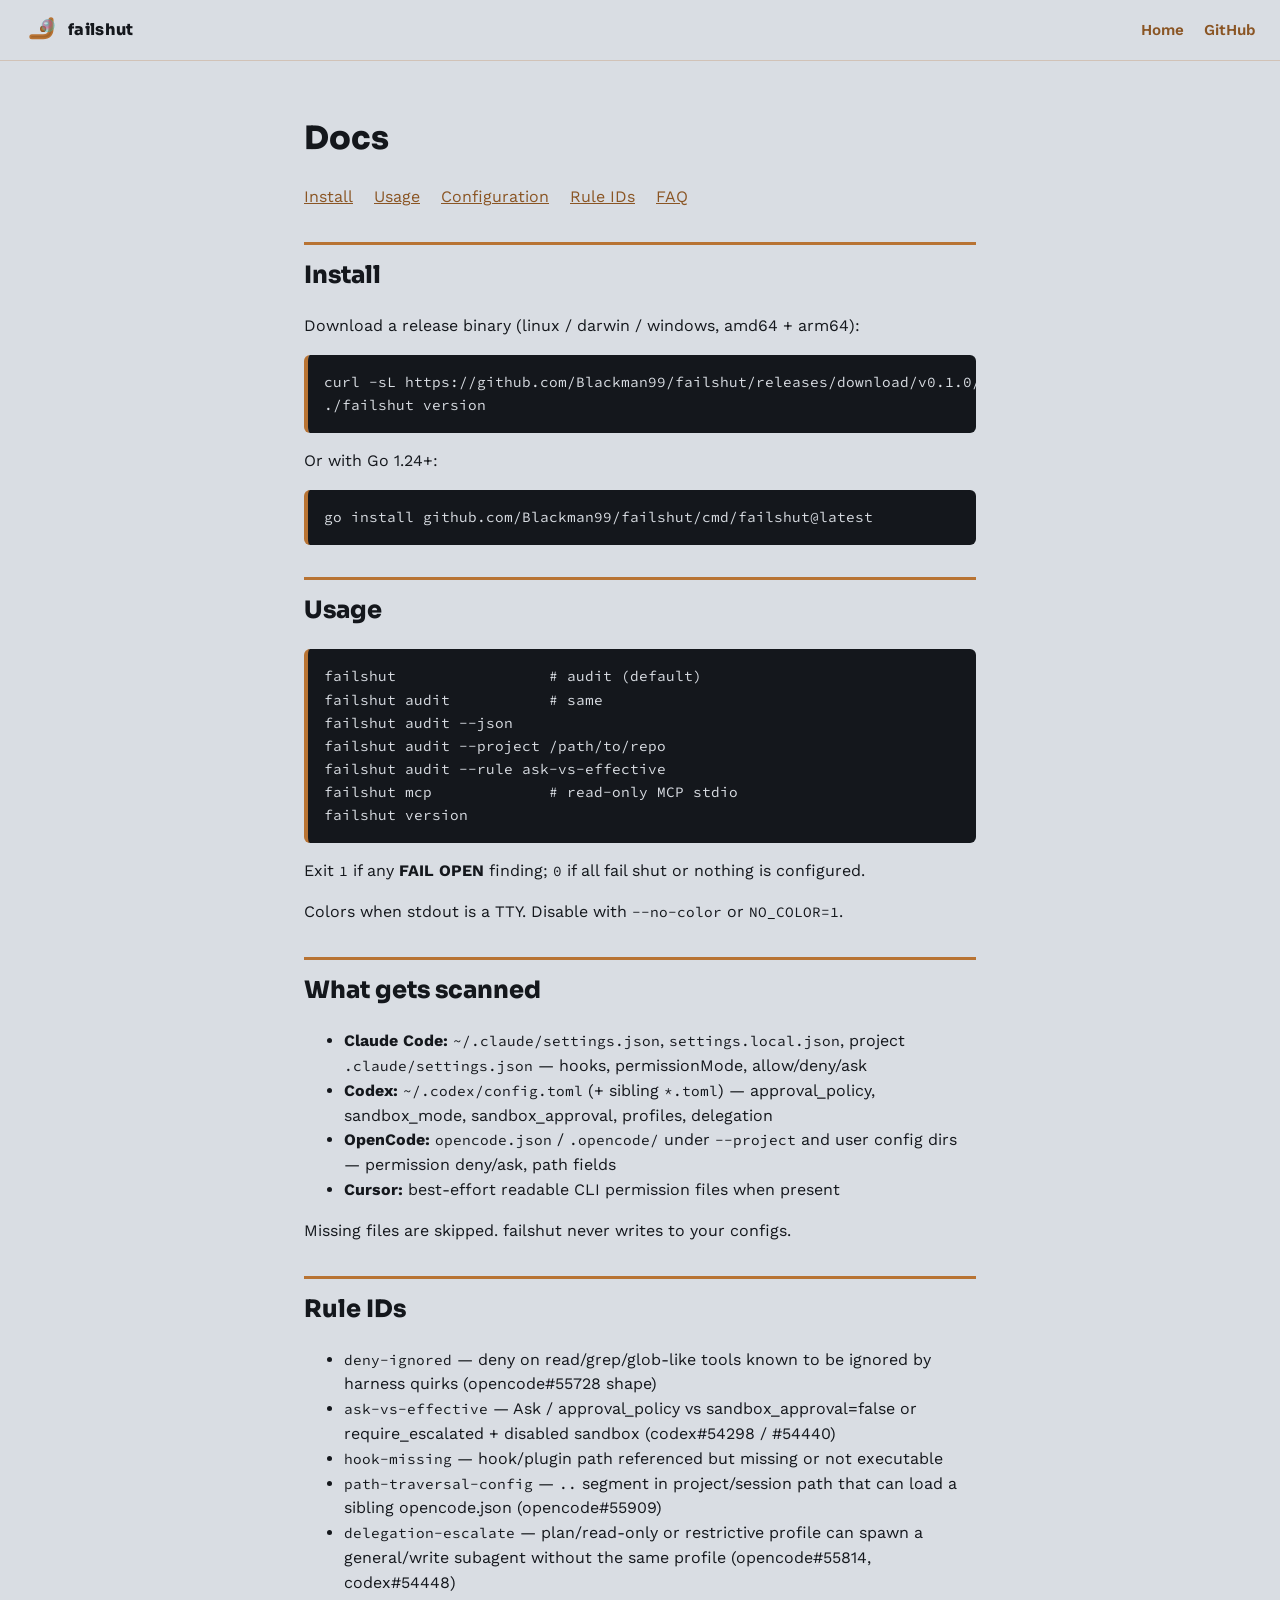
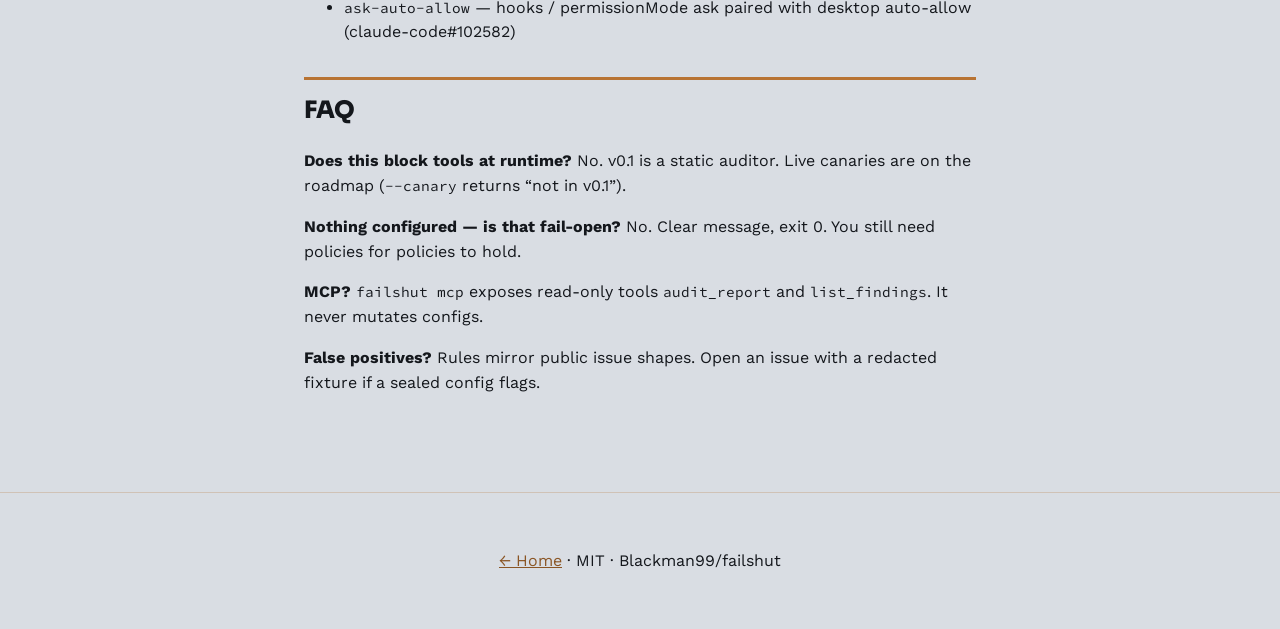
==== site/docs/index.html @ 470fe283 "fix: point install curl at GoReleaser v0.1.0 linux_amd64 asset name" ====
<!DOCTYPE html>
<html lang="en">
<head>
<meta charset="utf-8"/><meta name="viewport" content="width=device-width, initial-scale=1"/>
<title>failshut docs</title>
<meta name="description" content="Install, usage, configuration, rule reference, and FAQ for failshut."/>
<meta property="og:title" content="failshut docs"/><meta property="og:image" content="https://blackman99.github.io/failshut/og.png"/>
<meta name="twitter:card" content="summary_large_image"/><meta name="twitter:image" content="https://blackman99.github.io/failshut/og.png"/>
<link rel="icon" href="../favicon.svg" type="image/svg+xml"/>
<link href="https://fonts.googleapis.com/css2?family=Sora:wght@600;800&family=Source+Code+Pro:wght@400;600&family=Work+Sans:wght@400;600&display=swap" rel="stylesheet"/>
<link rel="stylesheet" href="../style.css"/>
<style>
  .doc { max-width: 720px; margin: 0 auto; padding: 2rem 1.5rem 4rem; }
  .doc h1 { font-family: Sora, sans-serif; font-weight: 800; }
  .doc h2 { font-family: Sora, sans-serif; font-weight: 800; margin-top: 2rem; border-top: 3px solid #b87333; padding-top: .75rem; }
  .doc pre { background: #14171c; color: #d9dde3; padding: 1rem; border-radius: 6px; overflow-x: auto; border-left: 4px solid #b87333; }
  .doc code { font-family: "Source Code Pro", monospace; font-size: .9em; }
  .toc a { display: inline-block; margin-right: 1rem; }
</style>
</head>
<body>
<header class="top">
  <a class="brand" href="../"><img src="../logo.svg" width="36" height="36" alt=""/>failshut</a>
  <nav><a href="../">Home</a><a href="https://github.com/Blackman99/failshut">GitHub</a></nav>
</header>
<main class="doc">
  <h1>Docs</h1>
  <p class="toc">
    <a href="#install">Install</a>
    <a href="#usage">Usage</a>
    <a href="#configuration">Configuration</a>
    <a href="#reference">Rule IDs</a>
    <a href="#faq">FAQ</a>
  </p>

  <h2 id="install">Install</h2>
  <p>Download a release binary (linux / darwin / windows, amd64 + arm64):</p>
  <pre><code>curl -sL https://github.com/Blackman99/failshut/releases/download/v0.1.0/failshut_0.1.0_linux_amd64.tar.gz | tar xz
./failshut version</code></pre>
  <p>Or with Go 1.24+:</p>
  <pre><code>go install github.com/Blackman99/failshut/cmd/failshut@latest</code></pre>

  <h2 id="usage">Usage</h2>
  <pre><code>failshut                 # audit (default)
failshut audit           # same
failshut audit --json
failshut audit --project /path/to/repo
failshut audit --rule ask-vs-effective
failshut mcp             # read-only MCP stdio
failshut version</code></pre>
  <p>Exit <code>1</code> if any <strong>FAIL OPEN</strong> finding; <code>0</code> if all fail shut or nothing is configured.</p>
  <p>Colors when stdout is a TTY. Disable with <code>--no-color</code> or <code>NO_COLOR=1</code>.</p>

  <h2 id="configuration">What gets scanned</h2>
  <ul>
    <li><strong>Claude Code:</strong> <code>~/.claude/settings.json</code>, <code>settings.local.json</code>, project <code>.claude/settings.json</code> — hooks, permissionMode, allow/deny/ask</li>
    <li><strong>Codex:</strong> <code>~/.codex/config.toml</code> (+ sibling <code>*.toml</code>) — approval_policy, sandbox_mode, sandbox_approval, profiles, delegation</li>
    <li><strong>OpenCode:</strong> <code>opencode.json</code> / <code>.opencode/</code> under <code>--project</code> and user config dirs — permission deny/ask, path fields</li>
    <li><strong>Cursor:</strong> best-effort readable CLI permission files when present</li>
  </ul>
  <p>Missing files are skipped. failshut never writes to your configs.</p>

  <h2 id="reference">Rule IDs</h2>
  <ul>
    <li><code>deny-ignored</code> — deny on read/grep/glob-like tools known to be ignored by harness quirks (opencode#55728 shape)</li>
    <li><code>ask-vs-effective</code> — Ask / approval_policy vs sandbox_approval=false or require_escalated + disabled sandbox (codex#54298 / #54440)</li>
    <li><code>hook-missing</code> — hook/plugin path referenced but missing or not executable</li>
    <li><code>path-traversal-config</code> — <code>..</code> segment in project/session path that can load a sibling opencode.json (opencode#55909)</li>
    <li><code>delegation-escalate</code> — plan/read-only or restrictive profile can spawn a general/write subagent without the same profile (opencode#55814, codex#54448)</li>
    <li><code>ask-auto-allow</code> — hooks / permissionMode ask paired with desktop auto-allow (claude-code#102582)</li>
  </ul>

  <h2 id="faq">FAQ</h2>
  <p><strong>Does this block tools at runtime?</strong> No. v0.1 is a static auditor. Live canaries are on the roadmap (<code>--canary</code> returns “not in v0.1”).</p>
  <p><strong>Nothing configured — is that fail-open?</strong> No. Clear message, exit 0. You still need policies for policies to hold.</p>
  <p><strong>MCP?</strong> <code>failshut mcp</code> exposes read-only tools <code>audit_report</code> and <code>list_findings</code>. It never mutates configs.</p>
  <p><strong>False positives?</strong> Rules mirror public issue shapes. Open an issue with a redacted fixture if a sealed config flags.</p>
</main>
<footer><p><a href="../">← Home</a> · MIT · Blackman99/failshut</p></footer>
</body>
</html>
---- site/style.css ----
:root {
  --concrete: #d9dde3;
  --ink: #14171c;
  --copper: #b87333;
  --copper-dark: #8a5524;
  --soap: #3db8b0;
  --sheen: #c45a8c;
  --seal: #1f7a6b;
  --fail: #e85d04;
  --brass: #c49a5c;
}
* { box-sizing: border-box; }
html, body { margin: 0; padding: 0; }
body {
  font-family: "Work Sans", system-ui, sans-serif;
  background: var(--concrete);
  color: var(--ink);
  line-height: 1.55;
  min-height: 100vh;
}
a { color: var(--copper-dark); }
a:hover { color: var(--fail); }
.top {
  display: flex; align-items: center; justify-content: space-between;
  padding: .75rem 1.5rem; position: sticky; top: 0; z-index: 10;
  background: color-mix(in srgb, var(--concrete) 92%, transparent);
  backdrop-filter: blur(6px); border-bottom: 1px solid color-mix(in srgb, var(--copper) 25%, transparent);
}
.brand { display: flex; align-items: center; gap: .5rem; font-family: Sora, sans-serif; font-weight: 800; text-decoration: none; color: var(--ink); letter-spacing: .02em; }
nav a { margin-left: 1.25rem; text-decoration: none; font-weight: 600; font-size: .95rem; }

.hero { position: relative; min-height: 78vh; display: grid; }
.pipes { width: 100%; height: min(58vh, 520px); display: block; background:
  radial-gradient(ellipse at 20% 10%, color-mix(in srgb, var(--copper) 12%, transparent), transparent 50%),
  var(--concrete); }
.tag-h1 { font-family: Sora, sans-serif; font-weight: 800; font-size: 18px; fill: #14171c; letter-spacing: .04em; }
.tag-sub { font-family: "Work Sans", sans-serif; font-size: 10px; fill: #8a5524; letter-spacing: .12em; }
.jlabel { font-family: Sora, sans-serif; font-size: 11px; font-weight: 800; fill: #d9dde3; }
.gauge-l { font-family: "Source Code Pro", monospace; font-size: 11px; fill: var(--ink); }

.hero-copy { padding: 0 1.5rem 2.5rem; max-width: 720px; margin: -1rem auto 0; position: relative; z-index: 2; }
.lede { font-family: Sora, sans-serif; font-weight: 800; font-size: clamp(1.35rem, 3vw, 1.85rem); line-height: 1.25; margin: 0 0 .75rem; }
.sub { margin: 0 0 1.25rem; font-size: 1.05rem; max-width: 38rem; }
.install {
  background: #14171c; color: #d9dde3; padding: 1rem 1.15rem; border-radius: 6px;
  border-left: 4px solid var(--copper); overflow-x: auto; font-size: .85rem;
}
.install code, .or code, .term code, .rules code, .note code { font-family: "Source Code Pro", ui-monospace, monospace; }
.or { font-size: .9rem; color: color-mix(in srgb, var(--ink) 70%, transparent); }

.hang { max-width: 860px; margin: 0 auto; padding: 2rem 1.5rem; }
.hanger { display: flex; align-items: center; gap: .75rem; margin-bottom: 1rem;
  border-top: 3px solid var(--copper); padding-top: .85rem; position: relative; }
.clamp {
  width: 18px; height: 22px; border: 3px solid var(--copper-dark); border-radius: 3px;
  background: linear-gradient(180deg, #d4a574, var(--copper)); flex-shrink: 0;
  box-shadow: inset 0 1px 0 #e8c49a;
}
.hanger h2 { font-family: Sora, sans-serif; font-weight: 800; font-size: 1.25rem; margin: 0; letter-spacing: .02em; }

.cards { display: grid; grid-template-columns: 1fr 1fr; gap: 1rem; }
@media (max-width: 640px) { .cards { grid-template-columns: 1fr; } }
.card { background: color-mix(in srgb, #fff 55%, var(--concrete)); border: 1px solid color-mix(in srgb, var(--copper) 30%, transparent); border-radius: 8px; padding: 1.1rem 1.2rem; }
.card h3 { font-family: Sora, sans-serif; margin: 0 0 .5rem; font-size: 1.05rem; display: flex; align-items: center; gap: .45rem; }
.dot { width: 12px; height: 12px; border-radius: 50%; display: inline-block; }
.dot.fail { background: var(--fail); box-shadow: 0 0 0 3px color-mix(in srgb, var(--fail) 25%, transparent); }
.dot.ok { background: var(--seal); }
.leak-card { border-top: 3px solid var(--fail); }
.seal-card { border-top: 3px solid var(--seal); }

.rules { padding-left: 1.1rem; }
.rules li { margin: .4rem 0; }
.note { font-size: .92rem; color: color-mix(in srgb, var(--ink) 75%, transparent); }

.term {
  background: #14171c; color: #cfd3d8; padding: 1.1rem 1.2rem; border-radius: 8px;
  border-top: 3px solid var(--copper); font-size: .82rem; overflow-x: auto; line-height: 1.45;
}
.term .fail { color: #e85d04; font-weight: 600; }
.term .ok { color: #3db8b0; }
.term .b { color: #fff; font-weight: 600; }
.demo { display: block; margin: 1rem auto 0; max-width: 100%; border-radius: 8px; border: 1px solid color-mix(in srgb, var(--copper) 35%, transparent); }

.sources { columns: 2; gap: 1.5rem; padding-left: 1.1rem; }
@media (max-width: 640px) { .sources { columns: 1; } }

footer { text-align: center; padding: 2.5rem 1rem 3rem; border-top: 1px solid color-mix(in srgb, var(--copper) 25%, transparent); margin-top: 1rem; }
footer .dim { color: color-mix(in srgb, var(--ink) 55%, transparent); font-size: .9rem; }

/* Animation */
.needle { transform-origin: 0 0; transform: rotate(-80deg); }
.soap-wipe { transition: width 1.2s ease; }
.bubble { transform-origin: center; }

body.ready .needle { animation: press 1.4s ease forwards; }
body.ready .soap-wipe { animation: wipe 1.1s .4s ease forwards; }
body.ready .b1 { animation: nucleate 1.2s 1.2s ease forwards; }
body.ready .b2 { animation: nucleate 1.3s 1.45s ease forwards; }
body.ready .b3 { animation: nucleate 1.4s 1.7s ease forwards; }
body.ready .b4 { animation: nucleate 1.5s 1.95s ease forwards; }

@keyframes press { to { transform: rotate(35deg); } }
@keyframes wipe { from { width: 0; } to { width: 1120px; } }
@keyframes nucleate {
  0% { r: 0; opacity: 0; }
  40% { opacity: .85; }
  100% { r: 16; opacity: .75; }
}
/* SVG attribute animation fallback via CSS doesn't animate r well in all browsers — JS handles */

@media (prefers-reduced-motion: reduce) {
  body.ready .needle { transform: rotate(35deg); animation: none; }
  body.ready .soap-wipe { width: 1120px; animation: none; }
  .bubble { opacity: .75 !important; }
}
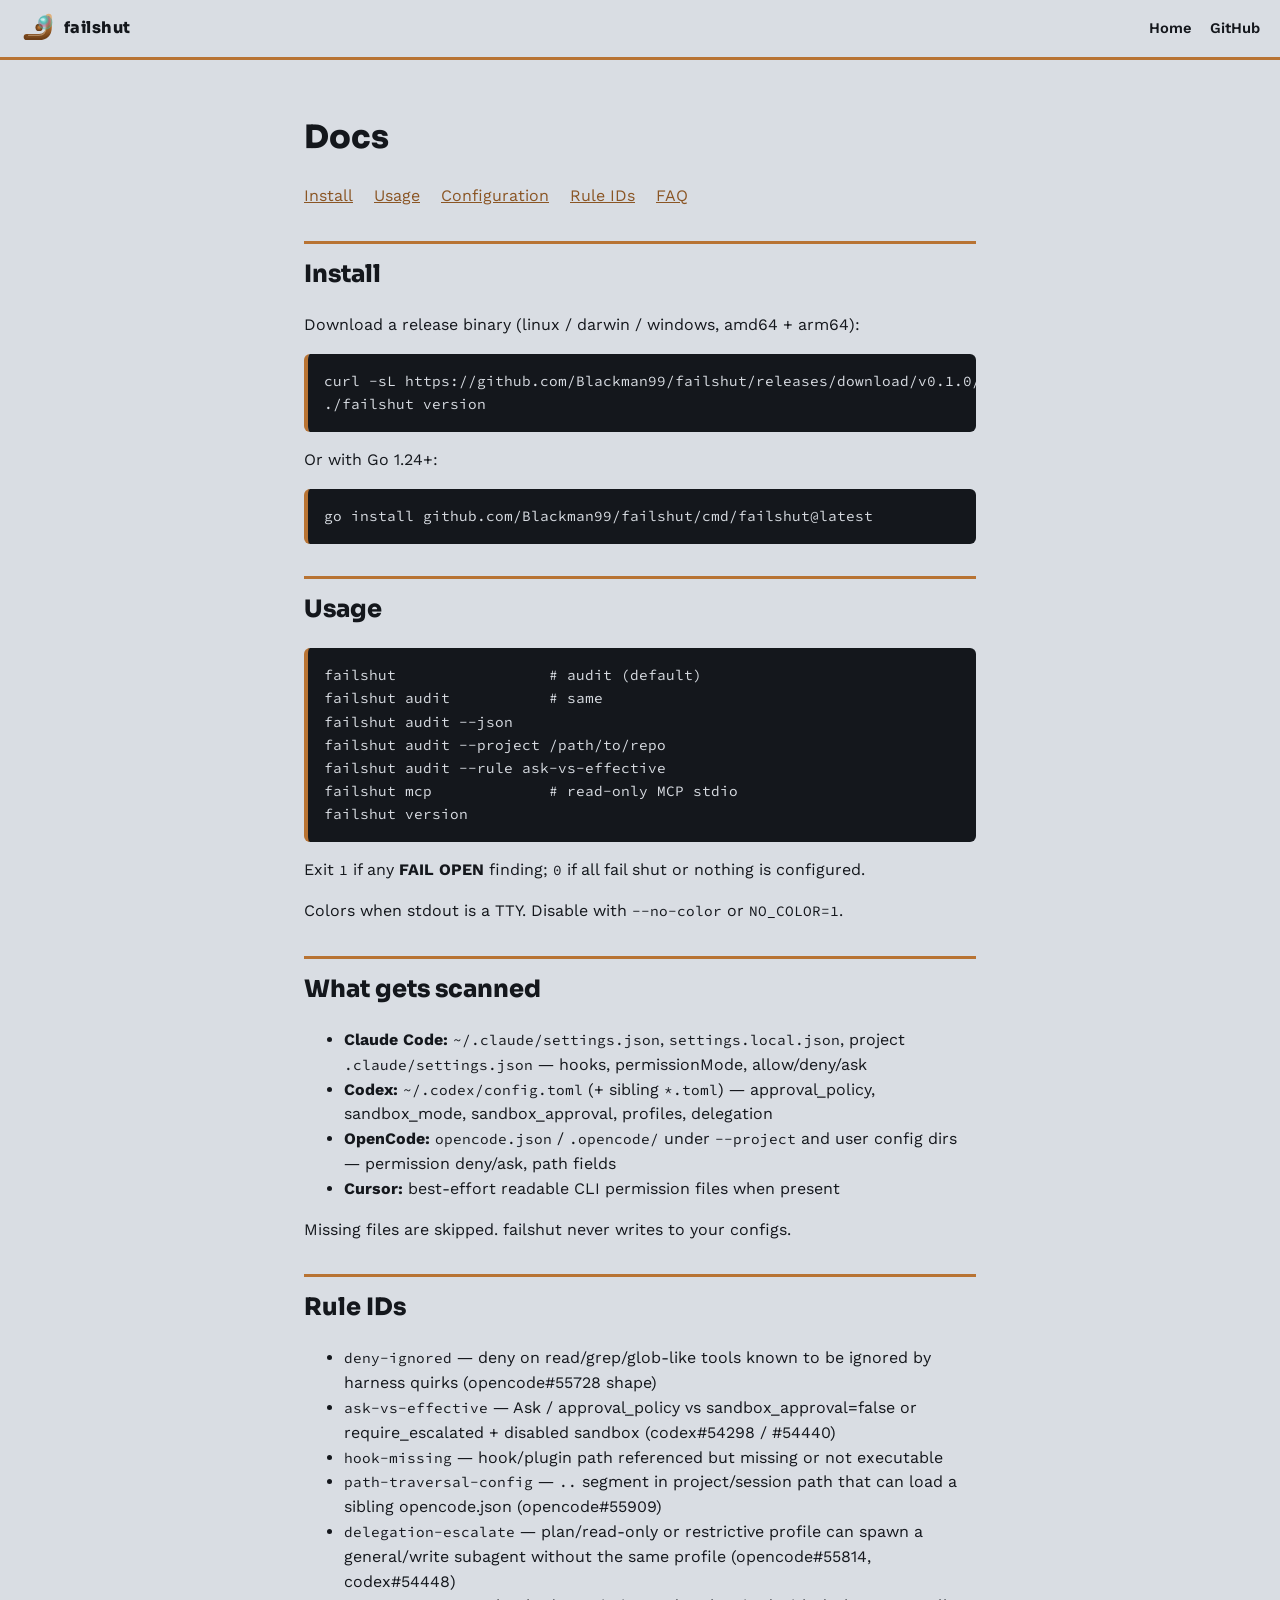
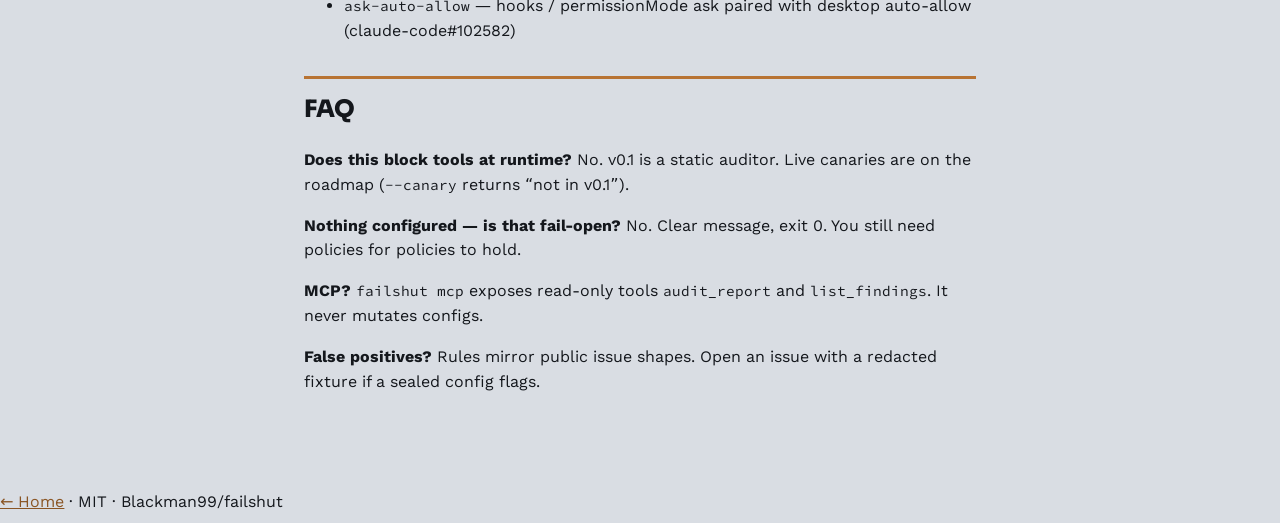
==== commit b8ade875: "feat(site): redesign landing as full copper manifold leak-check Replace the pale card-grid hero with" ====
--- a/site/docs/index.html
+++ b/site/docs/index.html
@@ -7,7 +7,6 @@
 <meta property="og:title" content="failshut docs"/><meta property="og:image" content="https://blackman99.github.io/failshut/og.png"/>
 <meta name="twitter:card" content="summary_large_image"/><meta name="twitter:image" content="https://blackman99.github.io/failshut/og.png"/>
 <link rel="icon" href="../favicon.svg" type="image/svg+xml"/>
-<link href="https://fonts.googleapis.com/css2?family=Sora:wght@600;800&family=Source+Code+Pro:wght@400;600&family=Work+Sans:wght@400;600&display=swap" rel="stylesheet"/>
 <link rel="stylesheet" href="../style.css"/>
 <style>
   .doc { max-width: 720px; margin: 0 auto; padding: 2rem 1.5rem 4rem; }
@@ -19,7 +18,7 @@
 </style>
 </head>
 <body>
-<header class="top">
+<header class="shop-bar">
   <a class="brand" href="../"><img src="../logo.svg" width="36" height="36" alt=""/>failshut</a>
   <nav><a href="../">Home</a><a href="https://github.com/Blackman99/failshut">GitHub</a></nav>
 </header>
--- a/site/style.css
+++ b/site/style.css
@@ -1,15 +1,41 @@
+@font-face {
+  font-family: Sora;
+  src: url("fonts/sora.woff2") format("woff2");
+  font-weight: 100 900;
+  font-display: swap;
+}
+@font-face {
+  font-family: "Work Sans";
+  src: url("fonts/work-sans.woff2") format("woff2");
+  font-weight: 100 900;
+  font-display: swap;
+}
+@font-face {
+  font-family: "Source Code Pro";
+  src: url("fonts/source-code-pro.woff2") format("woff2");
+  font-weight: 100 900;
+  font-display: swap;
+}
+
 :root {
   --concrete: #d9dde3;
   --ink: #14171c;
   --copper: #b87333;
   --copper-dark: #8a5524;
+  --copper-hi: #d4a574;
   --soap: #3db8b0;
   --sheen: #c45a8c;
   --seal: #1f7a6b;
   --fail: #e85d04;
   --brass: #c49a5c;
-}
-* { box-sizing: border-box; }
+  --brass-dark: #8a6a32;
+}
+
+*, *::before, *::after { box-sizing: border-box; }
+html { scroll-behavior: smooth; }
+@media (prefers-reduced-motion: reduce) {
+  html { scroll-behavior: auto; }
+}
 html, body { margin: 0; padding: 0; }
 body {
   font-family: "Work Sans", system-ui, sans-serif;
@@ -19,97 +45,353 @@
   min-height: 100vh;
 }
 a { color: var(--copper-dark); }
-a:hover { color: var(--fail); }
-.top {
+a:hover, a:focus-visible { color: var(--fail); }
+code, .cmd code, .term code, .or code, .fit-body code, .t-sum code {
+  font-family: "Source Code Pro", ui-monospace, monospace;
+}
+.skip {
+  position: absolute; left: -9999px; top: 0;
+  background: var(--ink); color: var(--concrete); padding: .5rem 1rem; z-index: 100;
+}
+.skip:focus { left: 1rem; top: 1rem; }
+.visually-hidden {
+  position: absolute !important; width: 1px; height: 1px; padding: 0; margin: -1px;
+  overflow: hidden; clip: rect(0,0,0,0); white-space: nowrap; border: 0;
+}
+
+/* —— shop bar (no glass) —— */
+.shop-bar {
   display: flex; align-items: center; justify-content: space-between;
-  padding: .75rem 1.5rem; position: sticky; top: 0; z-index: 10;
-  background: color-mix(in srgb, var(--concrete) 92%, transparent);
-  backdrop-filter: blur(6px); border-bottom: 1px solid color-mix(in srgb, var(--copper) 25%, transparent);
-}
-.brand { display: flex; align-items: center; gap: .5rem; font-family: Sora, sans-serif; font-weight: 800; text-decoration: none; color: var(--ink); letter-spacing: .02em; }
-nav a { margin-left: 1.25rem; text-decoration: none; font-weight: 600; font-size: .95rem; }
-
-.hero { position: relative; min-height: 78vh; display: grid; }
-.pipes { width: 100%; height: min(58vh, 520px); display: block; background:
-  radial-gradient(ellipse at 20% 10%, color-mix(in srgb, var(--copper) 12%, transparent), transparent 50%),
-  var(--concrete); }
-.tag-h1 { font-family: Sora, sans-serif; font-weight: 800; font-size: 18px; fill: #14171c; letter-spacing: .04em; }
-.tag-sub { font-family: "Work Sans", sans-serif; font-size: 10px; fill: #8a5524; letter-spacing: .12em; }
-.jlabel { font-family: Sora, sans-serif; font-size: 11px; font-weight: 800; fill: #d9dde3; }
-.gauge-l { font-family: "Source Code Pro", monospace; font-size: 11px; fill: var(--ink); }
-
-.hero-copy { padding: 0 1.5rem 2.5rem; max-width: 720px; margin: -1rem auto 0; position: relative; z-index: 2; }
-.lede { font-family: Sora, sans-serif; font-weight: 800; font-size: clamp(1.35rem, 3vw, 1.85rem); line-height: 1.25; margin: 0 0 .75rem; }
-.sub { margin: 0 0 1.25rem; font-size: 1.05rem; max-width: 38rem; }
-.install {
-  background: #14171c; color: #d9dde3; padding: 1rem 1.15rem; border-radius: 6px;
-  border-left: 4px solid var(--copper); overflow-x: auto; font-size: .85rem;
-}
-.install code, .or code, .term code, .rules code, .note code { font-family: "Source Code Pro", ui-monospace, monospace; }
-.or { font-size: .9rem; color: color-mix(in srgb, var(--ink) 70%, transparent); }
-
-.hang { max-width: 860px; margin: 0 auto; padding: 2rem 1.5rem; }
-.hanger { display: flex; align-items: center; gap: .75rem; margin-bottom: 1rem;
-  border-top: 3px solid var(--copper); padding-top: .85rem; position: relative; }
-.clamp {
-  width: 18px; height: 22px; border: 3px solid var(--copper-dark); border-radius: 3px;
-  background: linear-gradient(180deg, #d4a574, var(--copper)); flex-shrink: 0;
-  box-shadow: inset 0 1px 0 #e8c49a;
-}
-.hanger h2 { font-family: Sora, sans-serif; font-weight: 800; font-size: 1.25rem; margin: 0; letter-spacing: .02em; }
-
-.cards { display: grid; grid-template-columns: 1fr 1fr; gap: 1rem; }
-@media (max-width: 640px) { .cards { grid-template-columns: 1fr; } }
-.card { background: color-mix(in srgb, #fff 55%, var(--concrete)); border: 1px solid color-mix(in srgb, var(--copper) 30%, transparent); border-radius: 8px; padding: 1.1rem 1.2rem; }
-.card h3 { font-family: Sora, sans-serif; margin: 0 0 .5rem; font-size: 1.05rem; display: flex; align-items: center; gap: .45rem; }
-.dot { width: 12px; height: 12px; border-radius: 50%; display: inline-block; }
-.dot.fail { background: var(--fail); box-shadow: 0 0 0 3px color-mix(in srgb, var(--fail) 25%, transparent); }
-.dot.ok { background: var(--seal); }
-.leak-card { border-top: 3px solid var(--fail); }
-.seal-card { border-top: 3px solid var(--seal); }
-
-.rules { padding-left: 1.1rem; }
-.rules li { margin: .4rem 0; }
-.note { font-size: .92rem; color: color-mix(in srgb, var(--ink) 75%, transparent); }
-
+  padding: .65rem 1.25rem;
+  background: var(--concrete);
+  border-bottom: 3px solid var(--copper);
+  position: sticky; top: 0; z-index: 20;
+}
+.brand {
+  display: flex; align-items: center; gap: .5rem;
+  font-family: Sora, sans-serif; font-weight: 800;
+  text-decoration: none; color: var(--ink); letter-spacing: .03em;
+}
+.shop-bar nav a {
+  margin-left: 1.1rem; text-decoration: none; font-weight: 600; font-size: .92rem;
+  color: var(--ink);
+}
+.shop-bar nav a:hover { color: var(--copper-dark); }
+
+/* —— HERO —— */
+.hero {
+  position: relative;
+  min-height: min(100vh, 920px);
+  min-height: min(100dvh, 920px);
+  display: flex; flex-direction: column;
+  background: var(--concrete);
+  overflow: hidden;
+}
+.shop-wall {
+  position: absolute; inset: 0; pointer-events: none;
+  background:
+    repeating-linear-gradient(
+      90deg,
+      transparent,
+      transparent 47px,
+      color-mix(in srgb, var(--ink) 4%, transparent) 47px,
+      color-mix(in srgb, var(--ink) 4%, transparent) 48px
+    );
+  opacity: .35;
+}
+.manifold {
+  position: relative; z-index: 1;
+  width: 100%;
+  height: clamp(460px, 70vh, 720px);
+  display: block;
+}
+.plate-h1 {
+  font-family: Sora, sans-serif; font-weight: 800; font-size: 20px;
+  fill: var(--ink); letter-spacing: .06em;
+}
+.plate-sub {
+  font-family: "Work Sans", sans-serif; font-size: 10px; font-weight: 600;
+  fill: var(--copper-dark); letter-spacing: .16em;
+}
+.j-badge {
+  font-family: Sora, sans-serif; font-size: 9px; font-weight: 800;
+  fill: #d9dde3; letter-spacing: .04em;
+}
+.gauge-lbl {
+  font-family: "Source Code Pro", monospace; font-size: 12px; font-weight: 600; fill: var(--ink);
+}
+.gauge-state {
+  font-family: "Source Code Pro", monospace; font-size: 11px; fill: var(--copper-dark);
+}
+.prop-lbl {
+  font-family: Sora, sans-serif; font-size: 9px; font-weight: 800; fill: #fff; letter-spacing: .08em;
+}
+.leg-txt {
+  font-family: "Work Sans", sans-serif; font-size: 13px; font-weight: 600; fill: var(--ink);
+}
+.stage-readout {
+  font-family: Sora, sans-serif; font-size: 14px; font-weight: 600;
+  fill: var(--copper-dark); letter-spacing: .08em;
+}
+
+.hero-rail {
+  position: relative; z-index: 2;
+  max-width: 720px; margin: -1.5rem auto 2rem; padding: 0 1.25rem;
+}
+.lede {
+  font-family: Sora, sans-serif; font-weight: 800;
+  font-size: clamp(1.25rem, 2.8vw, 1.7rem);
+  line-height: 1.25; margin: 0 0 .55rem;
+}
+.sub { margin: 0 0 1rem; font-size: 1.02rem; max-width: 36rem; }
+.replay {
+  font-family: Sora, sans-serif; font-weight: 600; font-size: .85rem;
+  background: var(--copper); color: #fff; border: none;
+  padding: .55rem 1rem; cursor: pointer; letter-spacing: .04em;
+}
+.replay:hover { background: var(--copper-dark); }
+.replay:focus-visible { outline: 3px solid var(--fail); outline-offset: 2px; }
+
+/* needle default */
+.needle { transform-origin: 0 0; transform: rotate(-100deg); }
+
+/* —— spine pipe between sections —— */
+.pipe-spine {
+  height: 28px; position: relative;
+  background: linear-gradient(180deg, #e0b07a 0%, #b87333 45%, #6e3f18 100%);
+  border-top: 2px solid #8a5524; border-bottom: 2px solid #5c3714;
+}
+.pipe-spine::before {
+  content: ""; position: absolute; left: 0; right: 0; top: 4px; height: 6px;
+  background: linear-gradient(180deg, #f0d4b0, transparent); opacity: .55;
+}
+
+/* —— bays hanging from clamps —— */
+.bay {
+  max-width: 920px; margin: 0 auto; padding: 2.25rem 1.25rem 1.5rem;
+  position: relative;
+}
+.clamp-row {
+  display: flex; align-items: center; gap: .75rem;
+  margin-bottom: 1rem;
+  padding-top: .25rem;
+}
+.u-bolt {
+  width: 22px; height: 28px; flex-shrink: 0;
+  border: 3px solid var(--copper-dark); border-radius: 3px 3px 6px 6px;
+  background: linear-gradient(180deg, #e0b07a, var(--copper) 55%, var(--copper-dark));
+  box-shadow: inset 0 2px 0 #f0d4b0;
+  position: relative;
+}
+.u-bolt::after {
+  content: ""; position: absolute; left: 3px; right: 3px; top: -10px; height: 10px;
+  border: 3px solid var(--copper-dark); border-bottom: none; border-radius: 10px 10px 0 0;
+}
+.bay-tag {
+  font-family: Sora, sans-serif; font-weight: 800; font-size: .72rem;
+  letter-spacing: .14em; color: var(--copper-dark);
+  border-bottom: 3px solid var(--copper); padding-bottom: .35rem; flex: 1;
+}
+.bay-h {
+  font-family: Sora, sans-serif; font-weight: 800; font-size: 1.35rem;
+  margin: 0 0 .5rem; letter-spacing: .02em;
+}
+.bay-lede { margin: 0 0 1.25rem; max-width: 40rem; }
+
+/* hang tag = install */
+.hang-tag {
+  position: relative;
+  background: linear-gradient(180deg, #e2c078, var(--brass) 40%, #a87e3e);
+  border: 3px solid var(--copper-dark);
+  padding: 2rem 1.5rem 1.5rem;
+  max-width: 640px;
+  box-shadow: 6px 8px 0 color-mix(in srgb, var(--ink) 12%, transparent);
+}
+.tag-eye {
+  position: absolute; top: -14px; left: 50%; transform: translateX(-50%);
+  width: 28px; height: 28px; border-radius: 50%;
+  background: var(--concrete); border: 4px solid var(--copper-dark);
+  box-shadow: inset 0 0 0 5px var(--brass);
+}
+.hang-tag h2 {
+  font-family: Sora, sans-serif; font-weight: 800; font-size: 1.15rem;
+  margin: 0 0 1rem; text-align: center; letter-spacing: .04em;
+}
+.hang-tag .cmd {
+  background: var(--ink); color: var(--concrete);
+  padding: 1rem 1.1rem; margin: 0;
+  border-left: 4px solid var(--copper);
+  overflow-x: auto; font-size: .82rem; line-height: 1.45;
+}
+.hang-tag .copy {
+  display: block; margin: .65rem 0 0 auto;
+  font-family: Sora, sans-serif; font-weight: 600; font-size: .78rem;
+  background: var(--copper-dark); color: #fff; border: none;
+  padding: .4rem .85rem; cursor: pointer; letter-spacing: .06em;
+}
+.hang-tag .copy:hover { background: var(--ink); }
+.hang-tag .copy:focus-visible { outline: 3px solid var(--fail); outline-offset: 2px; }
+.or { font-size: .9rem; color: color-mix(in srgb, var(--ink) 78%, transparent); margin: .85rem 0 0; }
+.hint { font-size: .88rem; margin: .5rem 0 0; }
+
+/* joint fittings — NOT a 3-col SaaS card grid; horizontal pipe of fittings */
+.joint-manifold {
+  display: flex; flex-wrap: wrap; gap: 0;
+  border: 4px solid var(--copper-dark);
+  background: linear-gradient(180deg, #e0b07a 0%, var(--copper) 40%, var(--copper-dark) 100%);
+  padding: 14px 8px 18px;
+  position: relative;
+}
+.joint-manifold::before {
+  content: ""; position: absolute; left: 8px; right: 8px; top: 6px; height: 5px;
+  background: linear-gradient(180deg, #f0d4b0, transparent); opacity: .5; pointer-events: none;
+}
+.fitting {
+  flex: 1 1 140px; min-width: 140px; max-width: 100%;
+  appearance: none; border: none; cursor: pointer; text-align: left;
+  background: transparent; color: var(--ink);
+  padding: .85rem .7rem .7rem; position: relative;
+  border-right: 2px solid color-mix(in srgb, var(--copper-dark) 55%, transparent);
+}
+.fitting:last-child { border-right: none; }
+.fitting .nut {
+  display: block; width: 36px; height: 36px; margin: 0 auto .55rem;
+  border-radius: 50%;
+  background: radial-gradient(circle at 35% 30%, #e0b07a, var(--copper-dark));
+  box-shadow: inset 0 0 0 6px var(--fail), 0 0 0 3px #6e3f18;
+  position: relative;
+}
+.fitting .bubbles-mini {
+  position: absolute; left: 50%; top: 4px; width: 10px; height: 10px;
+  margin-left: 10px; border-radius: 50%;
+  border: 1.5px solid var(--soap);
+  background: color-mix(in srgb, var(--soap) 35%, transparent);
+  opacity: .85;
+  box-shadow:
+    8px -10px 0 -2px color-mix(in srgb, var(--sheen) 50%, var(--soap)),
+    -4px -16px 0 -3px color-mix(in srgb, var(--soap) 40%, transparent);
+}
+.fitting .fit-id {
+  display: block; font-family: "Source Code Pro", monospace; font-weight: 600;
+  font-size: .72rem; text-align: center; color: #fff;
+  text-shadow: 0 1px 0 #5c3714;
+}
+.fitting .fit-state {
+  display: block; font-family: Sora, sans-serif; font-weight: 800;
+  font-size: .62rem; letter-spacing: .1em; text-align: center;
+  color: #ffe8d6; margin: .2rem 0 .45rem;
+}
+.fitting .fit-body {
+  display: none; font-size: .82rem; line-height: 1.4;
+  background: var(--concrete); color: var(--ink);
+  padding: .65rem .7rem; margin-top: .4rem;
+  border: 2px solid var(--copper-dark);
+}
+.fitting[aria-expanded="true"] .fit-body { display: block; }
+.fitting:hover .nut, .fitting:focus-visible .nut {
+  box-shadow: inset 0 0 0 6px var(--fail), 0 0 0 4px #14171c;
+}
+.fitting:focus-visible { outline: 3px solid var(--ink); outline-offset: 2px; z-index: 1; }
+.fineprint {
+  font-size: .9rem; color: color-mix(in srgb, var(--ink) 72%, transparent); margin: 1rem 0 0;
+}
+
+/* clipboard work order */
+.clipboard {
+  background: #ebe6dc;
+  border: 1px solid color-mix(in srgb, var(--ink) 18%, transparent);
+  padding: 2.5rem 1.25rem 1.25rem;
+  position: relative;
+  max-width: 720px;
+  box-shadow: 4px 6px 0 color-mix(in srgb, var(--ink) 10%, transparent);
+}
+.clip-metal {
+  position: absolute; top: -12px; left: 50%; transform: translateX(-50%);
+  width: 88px; height: 28px; border-radius: 4px;
+  background: linear-gradient(180deg, #c8ccd2, #8a9098 60%, #5a6068);
+  border: 2px solid #4a5058;
+}
+.clip-metal::after {
+  content: ""; position: absolute; left: 50%; top: 6px; transform: translateX(-50%);
+  width: 18px; height: 18px; border-radius: 50%;
+  background: #3a4048; box-shadow: inset 0 0 0 3px #6a7078;
+}
+.wo-head {
+  display: flex; flex-wrap: wrap; gap: .5rem 1rem; align-items: center;
+  font-family: Sora, sans-serif; font-weight: 700; font-size: .78rem;
+  letter-spacing: .06em; margin-bottom: .85rem;
+  color: var(--copper-dark);
+}
+.wo-stamp {
+  margin-left: auto; color: var(--fail); border: 2px solid var(--fail);
+  padding: .2rem .55rem; letter-spacing: .12em; font-weight: 800;
+  transform: rotate(-4deg);
+}
 .term {
-  background: #14171c; color: #cfd3d8; padding: 1.1rem 1.2rem; border-radius: 8px;
-  border-top: 3px solid var(--copper); font-size: .82rem; overflow-x: auto; line-height: 1.45;
+  background: var(--ink); color: #cfd3d8;
+  padding: 1.1rem 1.15rem; margin: 0;
+  border-top: 3px solid var(--copper);
+  font-size: .8rem; overflow-x: auto; line-height: 1.45;
 }
 .term .fail { color: #e85d04; font-weight: 600; }
 .term .ok { color: #3db8b0; }
 .term .b { color: #fff; font-weight: 600; }
-.demo { display: block; margin: 1rem auto 0; max-width: 100%; border-radius: 8px; border: 1px solid color-mix(in srgb, var(--copper) 35%, transparent); }
-
-.sources { columns: 2; gap: 1.5rem; padding-left: 1.1rem; }
-@media (max-width: 640px) { .sources { columns: 1; } }
-
-footer { text-align: center; padding: 2.5rem 1rem 3rem; border-top: 1px solid color-mix(in srgb, var(--copper) 25%, transparent); margin-top: 1rem; }
-footer .dim { color: color-mix(in srgb, var(--ink) 55%, transparent); font-size: .9rem; }
-
-/* Animation */
-.needle { transform-origin: 0 0; transform: rotate(-80deg); }
-.soap-wipe { transition: width 1.2s ease; }
-.bubble { transform-origin: center; }
-
-body.ready .needle { animation: press 1.4s ease forwards; }
-body.ready .soap-wipe { animation: wipe 1.1s .4s ease forwards; }
-body.ready .b1 { animation: nucleate 1.2s 1.2s ease forwards; }
-body.ready .b2 { animation: nucleate 1.3s 1.45s ease forwards; }
-body.ready .b3 { animation: nucleate 1.4s 1.7s ease forwards; }
-body.ready .b4 { animation: nucleate 1.5s 1.95s ease forwards; }
-
-@keyframes press { to { transform: rotate(35deg); } }
-@keyframes wipe { from { width: 0; } to { width: 1120px; } }
-@keyframes nucleate {
-  0% { r: 0; opacity: 0; }
-  40% { opacity: .85; }
-  100% { r: 16; opacity: .75; }
-}
-/* SVG attribute animation fallback via CSS doesn't animate r well in all browsers — JS handles */
+.demo {
+  display: block; margin: 1rem auto 0; max-width: 100%;
+  border: 2px solid var(--copper-dark);
+}
+
+/* ticket rack — work orders clipped to pipe, not card grid */
+.ticket-rack {
+  list-style: none; margin: 0; padding: 0;
+  display: flex; flex-direction: column; gap: 0;
+  border-left: 6px solid var(--copper);
+  background: linear-gradient(90deg, color-mix(in srgb, var(--copper) 18%, var(--concrete)), var(--concrete) 28px);
+}
+.ticket {
+  border-bottom: 1px dashed color-mix(in srgb, var(--copper-dark) 35%, transparent);
+}
+.ticket a {
+  display: grid; grid-template-columns: minmax(9rem, 12rem) 1fr;
+  gap: .75rem; align-items: baseline;
+  padding: .7rem 1rem .7rem 1.25rem;
+  text-decoration: none; color: var(--ink);
+  position: relative;
+}
+.ticket a::before {
+  content: ""; position: absolute; left: -9px; top: 50%; transform: translateY(-50%);
+  width: 12px; height: 12px; border-radius: 50%;
+  background: var(--brass); border: 2px solid var(--copper-dark);
+}
+.ticket a:hover { background: color-mix(in srgb, var(--copper) 10%, transparent); }
+.t-id {
+  font-family: "Source Code Pro", monospace; font-weight: 600; font-size: .82rem;
+  color: var(--copper-dark);
+}
+.t-sum { font-size: .95rem; }
+
+.shop-foot {
+  text-align: center; padding: 2.5rem 1rem 3rem;
+  border-top: 3px solid var(--copper); margin-top: 1.5rem;
+}
+.shop-foot .dim {
+  color: color-mix(in srgb, var(--ink) 55%, transparent); font-size: .9rem;
+}
+
+@media (max-width: 720px) {
+  .manifold { height: min(62vh, 560px); }
+  .plate-h1 { font-size: 14px; }
+  .plate-sub { font-size: 8px; }
+  .fitting { flex: 1 1 100%; border-right: none; border-bottom: 2px solid color-mix(in srgb, var(--copper-dark) 45%, transparent); }
+  .fitting:last-child { border-bottom: none; }
+  .ticket a { grid-template-columns: 1fr; gap: .2rem; }
+  .shop-bar nav a:nth-child(1), .shop-bar nav a:nth-child(2) { display: none; }
+  .hero-rail { margin-top: 0; }
+}
 
 @media (prefers-reduced-motion: reduce) {
-  body.ready .needle { transform: rotate(35deg); animation: none; }
-  body.ready .soap-wipe { width: 1120px; animation: none; }
-  .bubble { opacity: .75 !important; }
-}
+  .needle { transform: rotate(42deg) !important; }
+  .soap-wipe { /* end state set by JS */ }
+  .bubble { /* end state set by JS */ }
+  .fitting .bubbles-mini { animation: none; }
+}
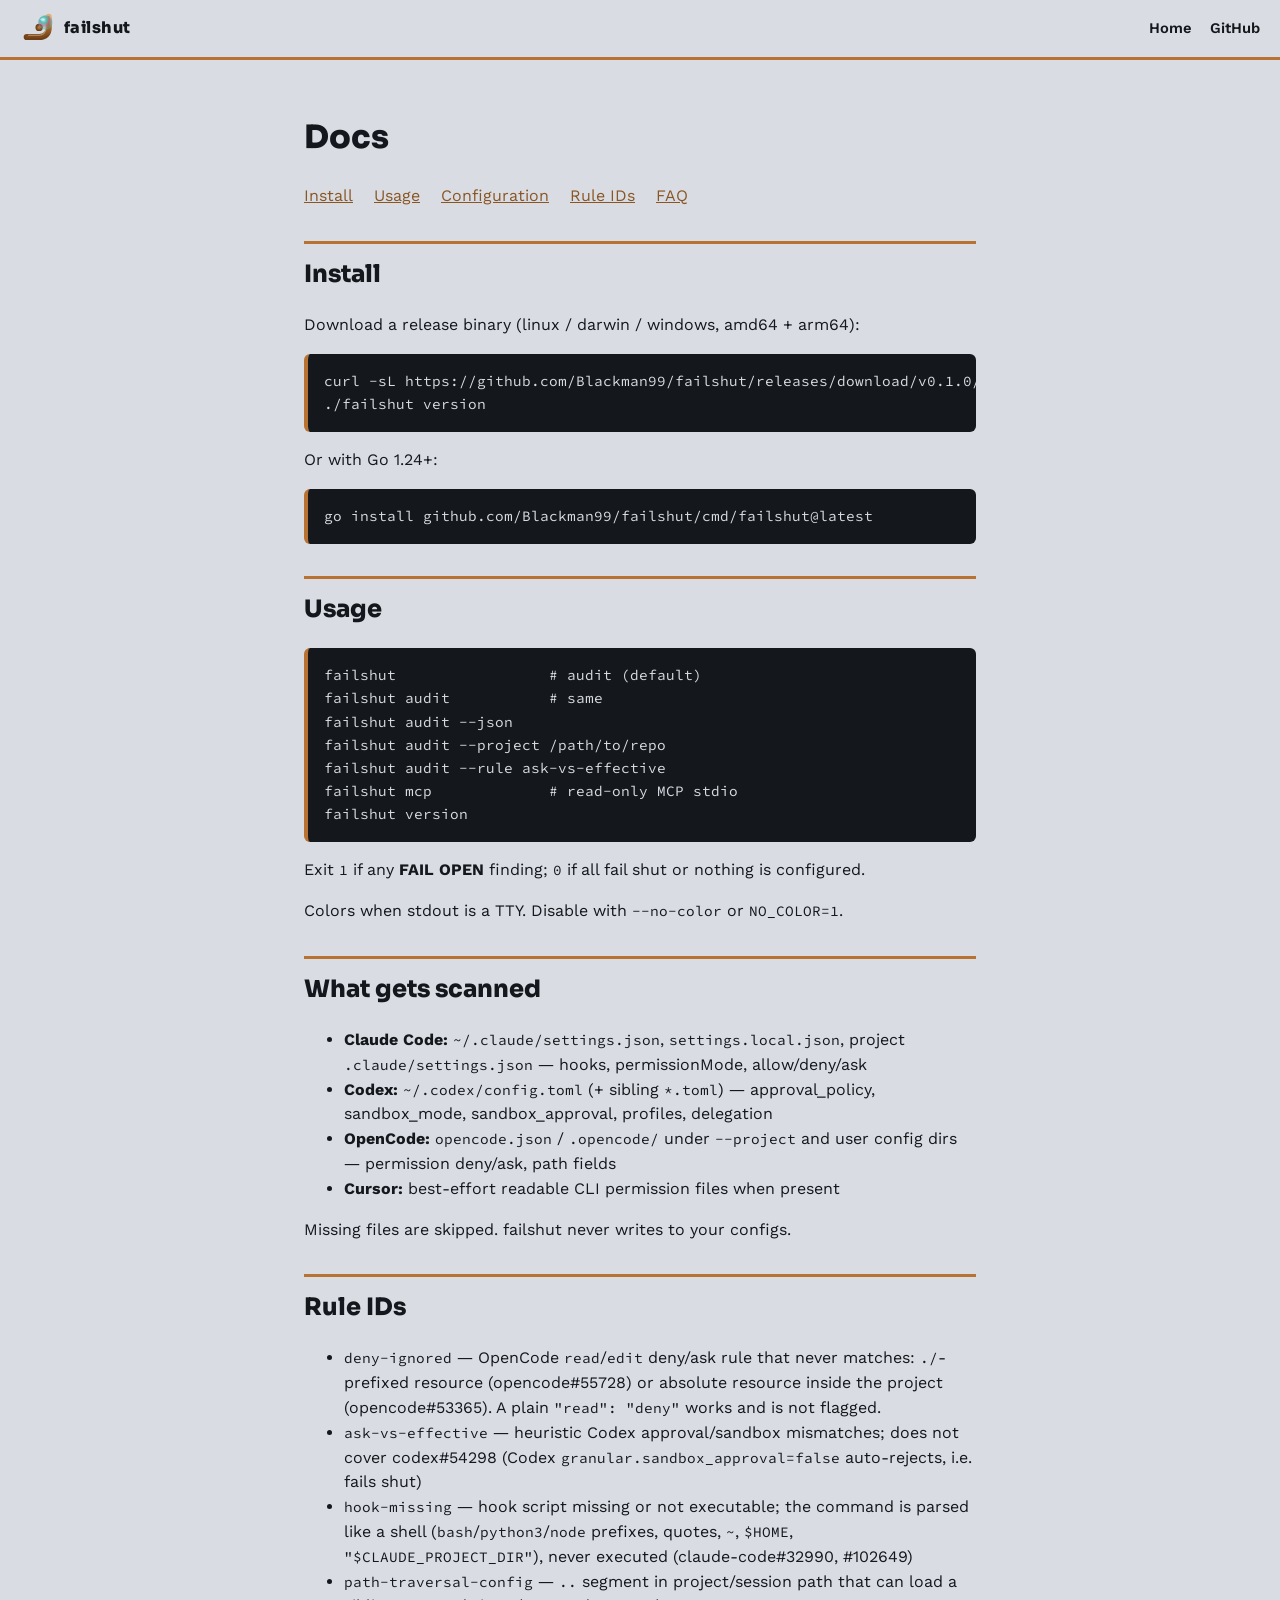
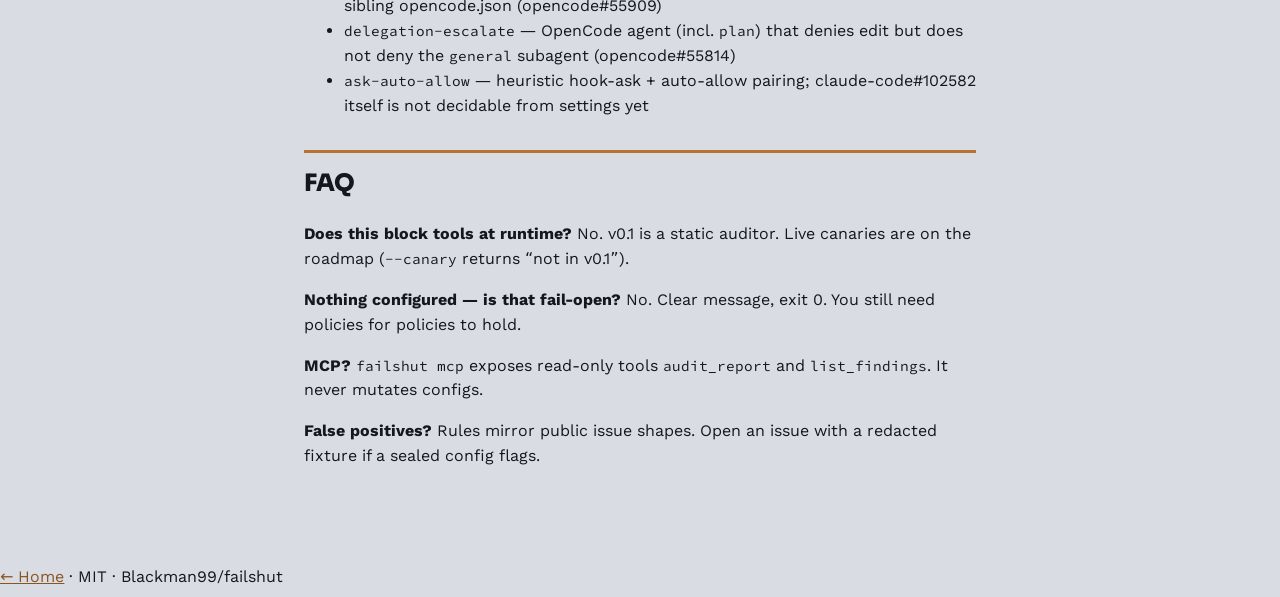
==== commit 263431ec: "fix(rules): parse hook commands, drop OpenCode deny false positive, catch #55728/#55814 shapes - hoo" ====
--- a/site/docs/index.html
+++ b/site/docs/index.html
@@ -61,12 +61,12 @@
 
   <h2 id="reference">Rule IDs</h2>
   <ul>
-    <li><code>deny-ignored</code> — deny on read/grep/glob-like tools known to be ignored by harness quirks (opencode#55728 shape)</li>
-    <li><code>ask-vs-effective</code> — Ask / approval_policy vs sandbox_approval=false or require_escalated + disabled sandbox (codex#54298 / #54440)</li>
-    <li><code>hook-missing</code> — hook/plugin path referenced but missing or not executable</li>
+    <li><code>deny-ignored</code> — OpenCode <code>read</code>/<code>edit</code> deny/ask rule that never matches: <code>./</code>-prefixed resource (opencode#55728) or absolute resource inside the project (opencode#53365). A plain <code>"read": "deny"</code> works and is not flagged.</li>
+    <li><code>ask-vs-effective</code> — heuristic Codex approval/sandbox mismatches; does not cover codex#54298 (Codex <code>granular.sandbox_approval=false</code> auto-rejects, i.e. fails shut)</li>
+    <li><code>hook-missing</code> — hook script missing or not executable; the command is parsed like a shell (<code>bash</code>/<code>python3</code>/<code>node</code> prefixes, quotes, <code>~</code>, <code>$HOME</code>, <code>"$CLAUDE_PROJECT_DIR"</code>), never executed (claude-code#32990, #102649)</li>
     <li><code>path-traversal-config</code> — <code>..</code> segment in project/session path that can load a sibling opencode.json (opencode#55909)</li>
-    <li><code>delegation-escalate</code> — plan/read-only or restrictive profile can spawn a general/write subagent without the same profile (opencode#55814, codex#54448)</li>
-    <li><code>ask-auto-allow</code> — hooks / permissionMode ask paired with desktop auto-allow (claude-code#102582)</li>
+    <li><code>delegation-escalate</code> — OpenCode agent (incl. <code>plan</code>) that denies edit but does not deny the <code>general</code> subagent (opencode#55814)</li>
+    <li><code>ask-auto-allow</code> — heuristic hook-ask + auto-allow pairing; claude-code#102582 itself is not decidable from settings yet</li>
   </ul>
 
   <h2 id="faq">FAQ</h2>
--- a/site/style.css
+++ b/site/style.css
@@ -1,22 +1,3 @@
-@font-face {
-  font-family: Sora;
-  src: url("fonts/sora.woff2") format("woff2");
-  font-weight: 100 900;
-  font-display: swap;
-}
-@font-face {
-  font-family: "Work Sans";
-  src: url("fonts/work-sans.woff2") format("woff2");
-  font-weight: 100 900;
-  font-display: swap;
-}
-@font-face {
-  font-family: "Source Code Pro";
-  src: url("fonts/source-code-pro.woff2") format("woff2");
-  font-weight: 100 900;
-  font-display: swap;
-}
-
 :root {
   --concrete: #d9dde3;
   --ink: #14171c;
@@ -31,6 +12,25 @@
   --brass-dark: #8a6a32;
 }
 
+@font-face {
+  font-family: Sora;
+  src: url("fonts/sora.woff2") format("woff2");
+  font-weight: 100 900;
+  font-display: swap;
+}
+@font-face {
+  font-family: "Work Sans";
+  src: url("fonts/work-sans.woff2") format("woff2");
+  font-weight: 100 900;
+  font-display: swap;
+}
+@font-face {
+  font-family: "Source Code Pro";
+  src: url("fonts/source-code-pro.woff2") format("woff2");
+  font-weight: 100 900;
+  font-display: swap;
+}
+
 *, *::before, *::after { box-sizing: border-box; }
 html { scroll-behavior: smooth; }
 @media (prefers-reduced-motion: reduce) {
@@ -78,11 +78,15 @@
 }
 .shop-bar nav a:hover { color: var(--copper-dark); }
 
-/* —— HERO —— */
+/* —— HERO: manifold fills first viewport; no marketing stack below —— */
 .hero {
   position: relative;
-  min-height: min(100vh, 920px);
-  min-height: min(100dvh, 920px);
+  /* Manifold IS the first viewport — no empty concrete stack below */
+  width: 100%;
+  height: calc(100vh - 52px);
+  height: calc(100dvh - 52px);
+  max-height: 920px;
+  min-height: 520px;
   display: flex; flex-direction: column;
   background: var(--concrete);
   overflow: hidden;
@@ -102,9 +106,19 @@
 .manifold {
   position: relative; z-index: 1;
   width: 100%;
-  height: clamp(460px, 70vh, 720px);
+  flex: 1 1 auto;
+  height: 100%;
+  min-height: 100%;
   display: block;
 }
+.manifold-desk {
+  width: 100%;
+  height: 100%;
+  flex: 1;
+}
+.manifold-desk { display: block; }
+.manifold-mob { display: none; }
+
 .plate-h1 {
   font-family: Sora, sans-serif; font-weight: 800; font-size: 20px;
   fill: var(--ink); letter-spacing: .06em;
@@ -113,6 +127,8 @@
   font-family: "Work Sans", sans-serif; font-size: 10px; font-weight: 600;
   fill: var(--copper-dark); letter-spacing: .16em;
 }
+.m-plate { font-size: 16px; }
+.m-plate-sub { font-size: 9px; letter-spacing: .1em; }
 .j-badge {
   font-family: Sora, sans-serif; font-size: 9px; font-weight: 800;
   fill: #d9dde3; letter-spacing: .04em;
@@ -133,18 +149,19 @@
   font-family: Sora, sans-serif; font-size: 14px; font-weight: 600;
   fill: var(--copper-dark); letter-spacing: .08em;
 }
-
-.hero-rail {
-  position: relative; z-index: 2;
-  max-width: 720px; margin: -1.5rem auto 2rem; padding: 0 1.25rem;
-}
-.lede {
-  font-family: Sora, sans-serif; font-weight: 800;
-  font-size: clamp(1.25rem, 2.8vw, 1.7rem);
-  line-height: 1.25; margin: 0 0 .55rem;
-}
-.sub { margin: 0 0 1rem; font-size: 1.02rem; max-width: 36rem; }
+.board-lede {
+  font-family: Sora, sans-serif; font-weight: 800; font-size: 18px; fill: var(--ink);
+}
+.board-sub {
+  font-family: "Work Sans", sans-serif; font-size: 12px; font-weight: 600; fill: var(--copper-dark);
+}
+.board-lede-sm {
+  font-family: Sora, sans-serif; font-weight: 800; font-size: 11px; fill: var(--ink);
+}
+
 .replay {
+  position: absolute; z-index: 3;
+  right: 1rem; bottom: 1rem;
   font-family: Sora, sans-serif; font-weight: 600; font-size: .85rem;
   background: var(--copper); color: #fff; border: none;
   padding: .55rem 1rem; cursor: pointer; letter-spacing: .04em;
@@ -152,10 +169,9 @@
 .replay:hover { background: var(--copper-dark); }
 .replay:focus-visible { outline: 3px solid var(--fail); outline-offset: 2px; }
 
-/* needle default */
-.needle { transform-origin: 0 0; transform: rotate(-100deg); }
-
-/* —— spine pipe between sections —— */
+.needle, .needle-mob { transform-origin: 0 0; transform: rotate(-100deg); }
+
+/* —— spine —— */
 .pipe-spine {
   height: 28px; position: relative;
   background: linear-gradient(180deg, #e0b07a 0%, #b87333 45%, #6e3f18 100%);
@@ -166,15 +182,14 @@
   background: linear-gradient(180deg, #f0d4b0, transparent); opacity: .55;
 }
 
-/* —— bays hanging from clamps —— */
+/* —— bays —— */
 .bay {
   max-width: 920px; margin: 0 auto; padding: 2.25rem 1.25rem 1.5rem;
   position: relative;
 }
 .clamp-row {
   display: flex; align-items: center; gap: .75rem;
-  margin-bottom: 1rem;
-  padding-top: .25rem;
+  margin-bottom: 1rem; padding-top: .25rem;
 }
 .u-bolt {
   width: 22px; height: 28px; flex-shrink: 0;
@@ -198,12 +213,12 @@
 }
 .bay-lede { margin: 0 0 1.25rem; max-width: 40rem; }
 
-/* hang tag = install */
+/* hang tag = install — commands wrap, never clip */
 .hang-tag {
   position: relative;
   background: linear-gradient(180deg, #e2c078, var(--brass) 40%, #a87e3e);
   border: 3px solid var(--copper-dark);
-  padding: 2rem 1.5rem 1.5rem;
+  padding: 2rem 1.25rem 1.5rem;
   max-width: 640px;
   box-shadow: 6px 8px 0 color-mix(in srgb, var(--ink) 12%, transparent);
 }
@@ -221,20 +236,30 @@
   background: var(--ink); color: var(--concrete);
   padding: 1rem 1.1rem; margin: 0;
   border-left: 4px solid var(--copper);
-  overflow-x: auto; font-size: .82rem; line-height: 1.45;
-}
+  overflow-x: auto;
+  white-space: pre-wrap;
+  overflow-wrap: anywhere;
+  word-break: break-word;
+  font-size: .78rem; line-height: 1.5;
+}
+.hang-tag .cmd code {
+  white-space: pre-wrap;
+  overflow-wrap: anywhere;
+  word-break: break-word;
+}
+.hang-tag .cmd-go { margin-top: .35rem; font-size: .72rem; word-break: break-all; overflow-wrap: anywhere; }
 .hang-tag .copy {
-  display: block; margin: .65rem 0 0 auto;
+  display: block; margin: .55rem 0 0 auto;
   font-family: Sora, sans-serif; font-weight: 600; font-size: .78rem;
   background: var(--copper-dark); color: #fff; border: none;
   padding: .4rem .85rem; cursor: pointer; letter-spacing: .06em;
 }
 .hang-tag .copy:hover { background: var(--ink); }
 .hang-tag .copy:focus-visible { outline: 3px solid var(--fail); outline-offset: 2px; }
-.or { font-size: .9rem; color: color-mix(in srgb, var(--ink) 78%, transparent); margin: .85rem 0 0; }
-.hint { font-size: .88rem; margin: .5rem 0 0; }
-
-/* joint fittings — NOT a 3-col SaaS card grid; horizontal pipe of fittings */
+.or { font-size: .9rem; color: color-mix(in srgb, var(--ink) 78%, transparent); margin: .85rem 0 .35rem; text-align: center; }
+.hint { font-size: .88rem; margin: .75rem 0 0; }
+
+/* joint fittings — SEAL dry vs OPEN bubbling */
 .joint-manifold {
   display: flex; flex-wrap: wrap; gap: 0;
   border: 4px solid var(--copper-dark);
@@ -260,6 +285,9 @@
   background: radial-gradient(circle at 35% 30%, #e0b07a, var(--copper-dark));
   box-shadow: inset 0 0 0 6px var(--fail), 0 0 0 3px #6e3f18;
   position: relative;
+}
+.fitting.seal .nut {
+  box-shadow: inset 0 0 0 6px var(--seal), 0 0 0 3px #6e3f18;
 }
 .fitting .bubbles-mini {
   position: absolute; left: 50%; top: 4px; width: 10px; height: 10px;
@@ -271,6 +299,7 @@
     8px -10px 0 -2px color-mix(in srgb, var(--sheen) 50%, var(--soap)),
     -4px -16px 0 -3px color-mix(in srgb, var(--soap) 40%, transparent);
 }
+.fitting.seal .bubbles-mini { display: none; }
 .fitting .fit-id {
   display: block; font-family: "Source Code Pro", monospace; font-weight: 600;
   font-size: .72rem; text-align: center; color: #fff;
@@ -281,6 +310,7 @@
   font-size: .62rem; letter-spacing: .1em; text-align: center;
   color: #ffe8d6; margin: .2rem 0 .45rem;
 }
+.fitting.seal .fit-state { color: #d4f5ef; }
 .fitting .fit-body {
   display: none; font-size: .82rem; line-height: 1.4;
   background: var(--concrete); color: var(--ink);
@@ -288,15 +318,18 @@
   border: 2px solid var(--copper-dark);
 }
 .fitting[aria-expanded="true"] .fit-body { display: block; }
-.fitting:hover .nut, .fitting:focus-visible .nut {
+.fitting.leak:hover .nut, .fitting.leak:focus-visible .nut {
   box-shadow: inset 0 0 0 6px var(--fail), 0 0 0 4px #14171c;
+}
+.fitting.seal:hover .nut, .fitting.seal:focus-visible .nut {
+  box-shadow: inset 0 0 0 6px var(--seal), 0 0 0 4px #14171c;
 }
 .fitting:focus-visible { outline: 3px solid var(--ink); outline-offset: 2px; z-index: 1; }
 .fineprint {
   font-size: .9rem; color: color-mix(in srgb, var(--ink) 72%, transparent); margin: 1rem 0 0;
 }
 
-/* clipboard work order */
+/* clipboard — term wraps, no mid-word clip */
 .clipboard {
   background: #ebe6dc;
   border: 1px solid color-mix(in srgb, var(--ink) 18%, transparent);
@@ -331,17 +364,25 @@
   background: var(--ink); color: #cfd3d8;
   padding: 1.1rem 1.15rem; margin: 0;
   border-top: 3px solid var(--copper);
-  font-size: .8rem; overflow-x: auto; line-height: 1.45;
+  font-size: .78rem; line-height: 1.5;
+  overflow-x: auto;
+  white-space: pre-wrap;
+  overflow-wrap: anywhere;
+  word-break: break-word;
+}
+.term code {
+  white-space: pre-wrap;
+  overflow-wrap: anywhere;
+  word-break: break-word;
 }
 .term .fail { color: #e85d04; font-weight: 600; }
 .term .ok { color: #3db8b0; }
 .term .b { color: #fff; font-weight: 600; }
 .demo {
-  display: block; margin: 1rem auto 0; max-width: 100%;
+  display: block; margin: 1rem auto 0; max-width: 100%; height: auto;
   border: 2px solid var(--copper-dark);
 }
 
-/* ticket rack — work orders clipped to pipe, not card grid */
 .ticket-rack {
   list-style: none; margin: 0; padding: 0;
   display: flex; flex-direction: column; gap: 0;
@@ -378,20 +419,30 @@
   color: color-mix(in srgb, var(--ink) 55%, transparent); font-size: .9rem;
 }
 
+/* —— mobile: vertical bay, never crop —— */
 @media (max-width: 720px) {
-  .manifold { height: min(62vh, 560px); }
-  .plate-h1 { font-size: 14px; }
-  .plate-sub { font-size: 8px; }
+  .manifold-desk { display: none; }
+  .manifold-mob { display: block; }
+  .hero {
+    height: auto;
+    max-height: none;
+    min-height: 0;
+    overflow: visible;
+  }
+  .manifold-mob {
+    height: auto;
+    width: 100%;
+    max-height: none;
+  }
   .fitting { flex: 1 1 100%; border-right: none; border-bottom: 2px solid color-mix(in srgb, var(--copper-dark) 45%, transparent); }
   .fitting:last-child { border-bottom: none; }
   .ticket a { grid-template-columns: 1fr; gap: .2rem; }
   .shop-bar nav a:nth-child(1), .shop-bar nav a:nth-child(2) { display: none; }
-  .hero-rail { margin-top: 0; }
+  .hang-tag .cmd { font-size: .72rem; }
+  .replay { right: .75rem; bottom: .75rem; }
 }
 
 @media (prefers-reduced-motion: reduce) {
-  .needle { transform: rotate(42deg) !important; }
-  .soap-wipe { /* end state set by JS */ }
-  .bubble { /* end state set by JS */ }
+  .needle, .needle-mob { transform: rotate(42deg) !important; }
   .fitting .bubbles-mini { animation: none; }
 }
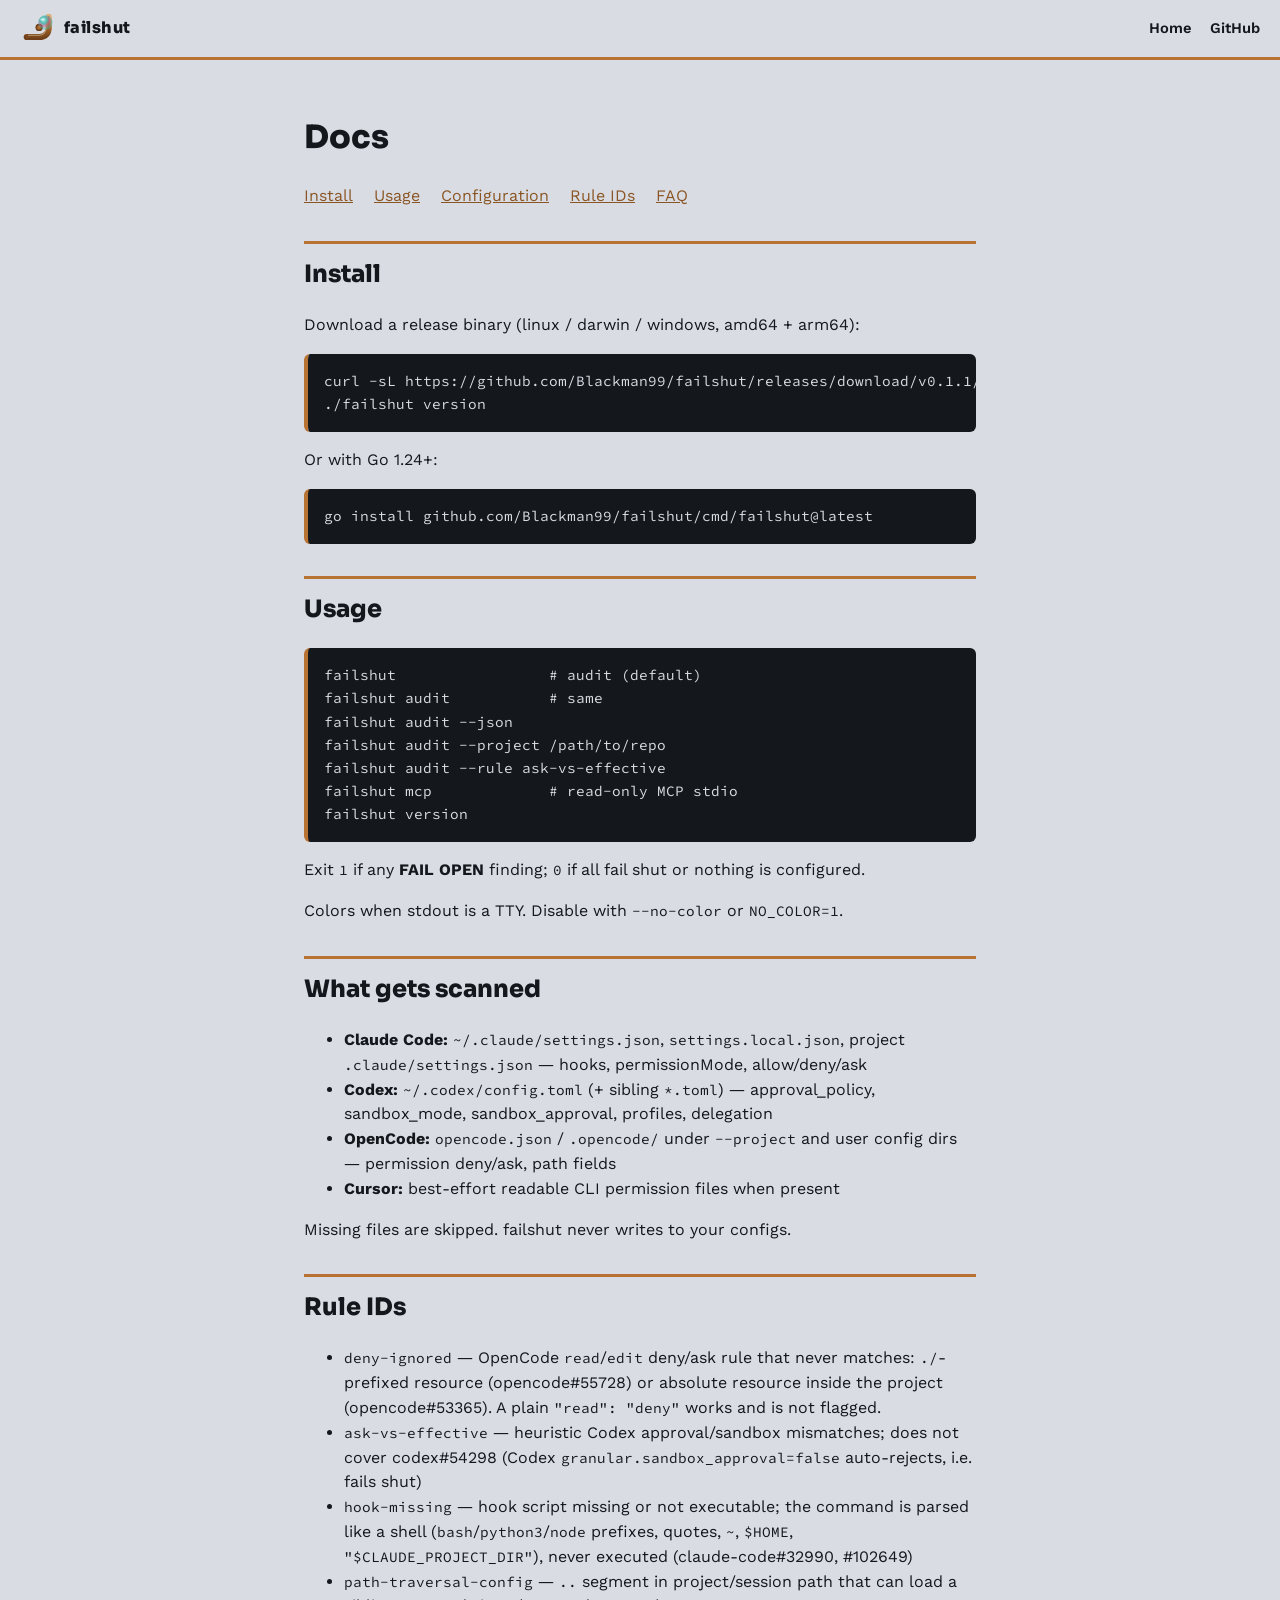
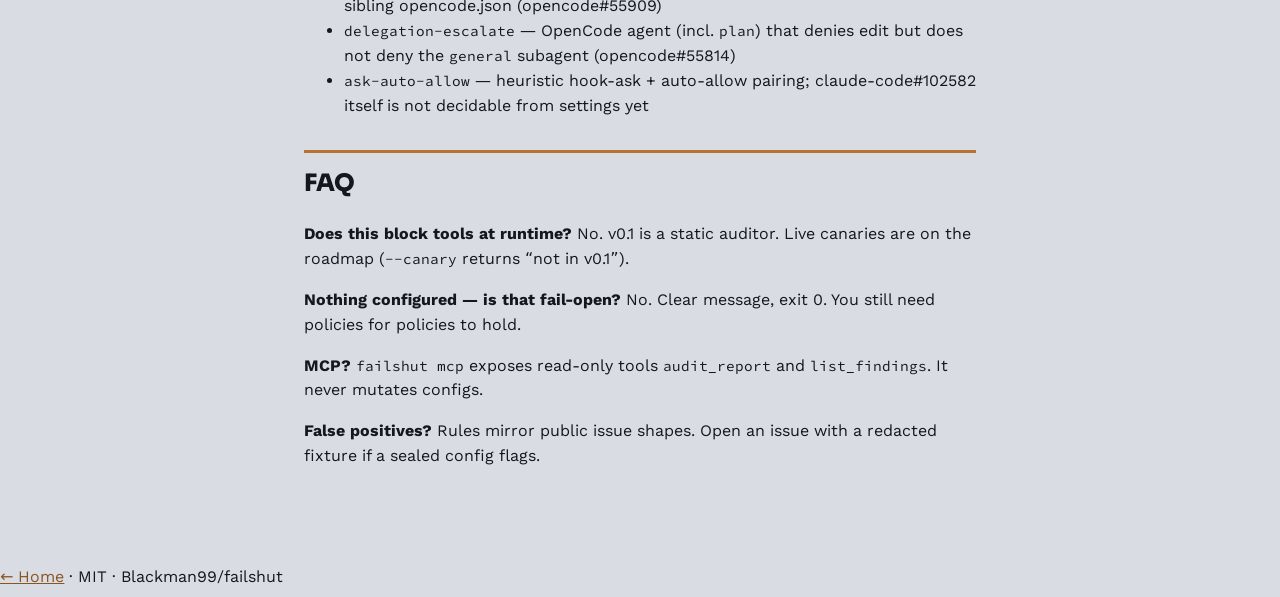
==== commit b05e2104: "docs: point install commands at v0.1.1" ====
--- a/site/docs/index.html
+++ b/site/docs/index.html
@@ -34,7 +34,7 @@
 
   <h2 id="install">Install</h2>
   <p>Download a release binary (linux / darwin / windows, amd64 + arm64):</p>
-  <pre><code>curl -sL https://github.com/Blackman99/failshut/releases/download/v0.1.0/failshut_0.1.0_linux_amd64.tar.gz | tar xz
+  <pre><code>curl -sL https://github.com/Blackman99/failshut/releases/download/v0.1.1/failshut_0.1.1_linux_amd64.tar.gz | tar xz
 ./failshut version</code></pre>
   <p>Or with Go 1.24+:</p>
   <pre><code>go install github.com/Blackman99/failshut/cmd/failshut@latest</code></pre>
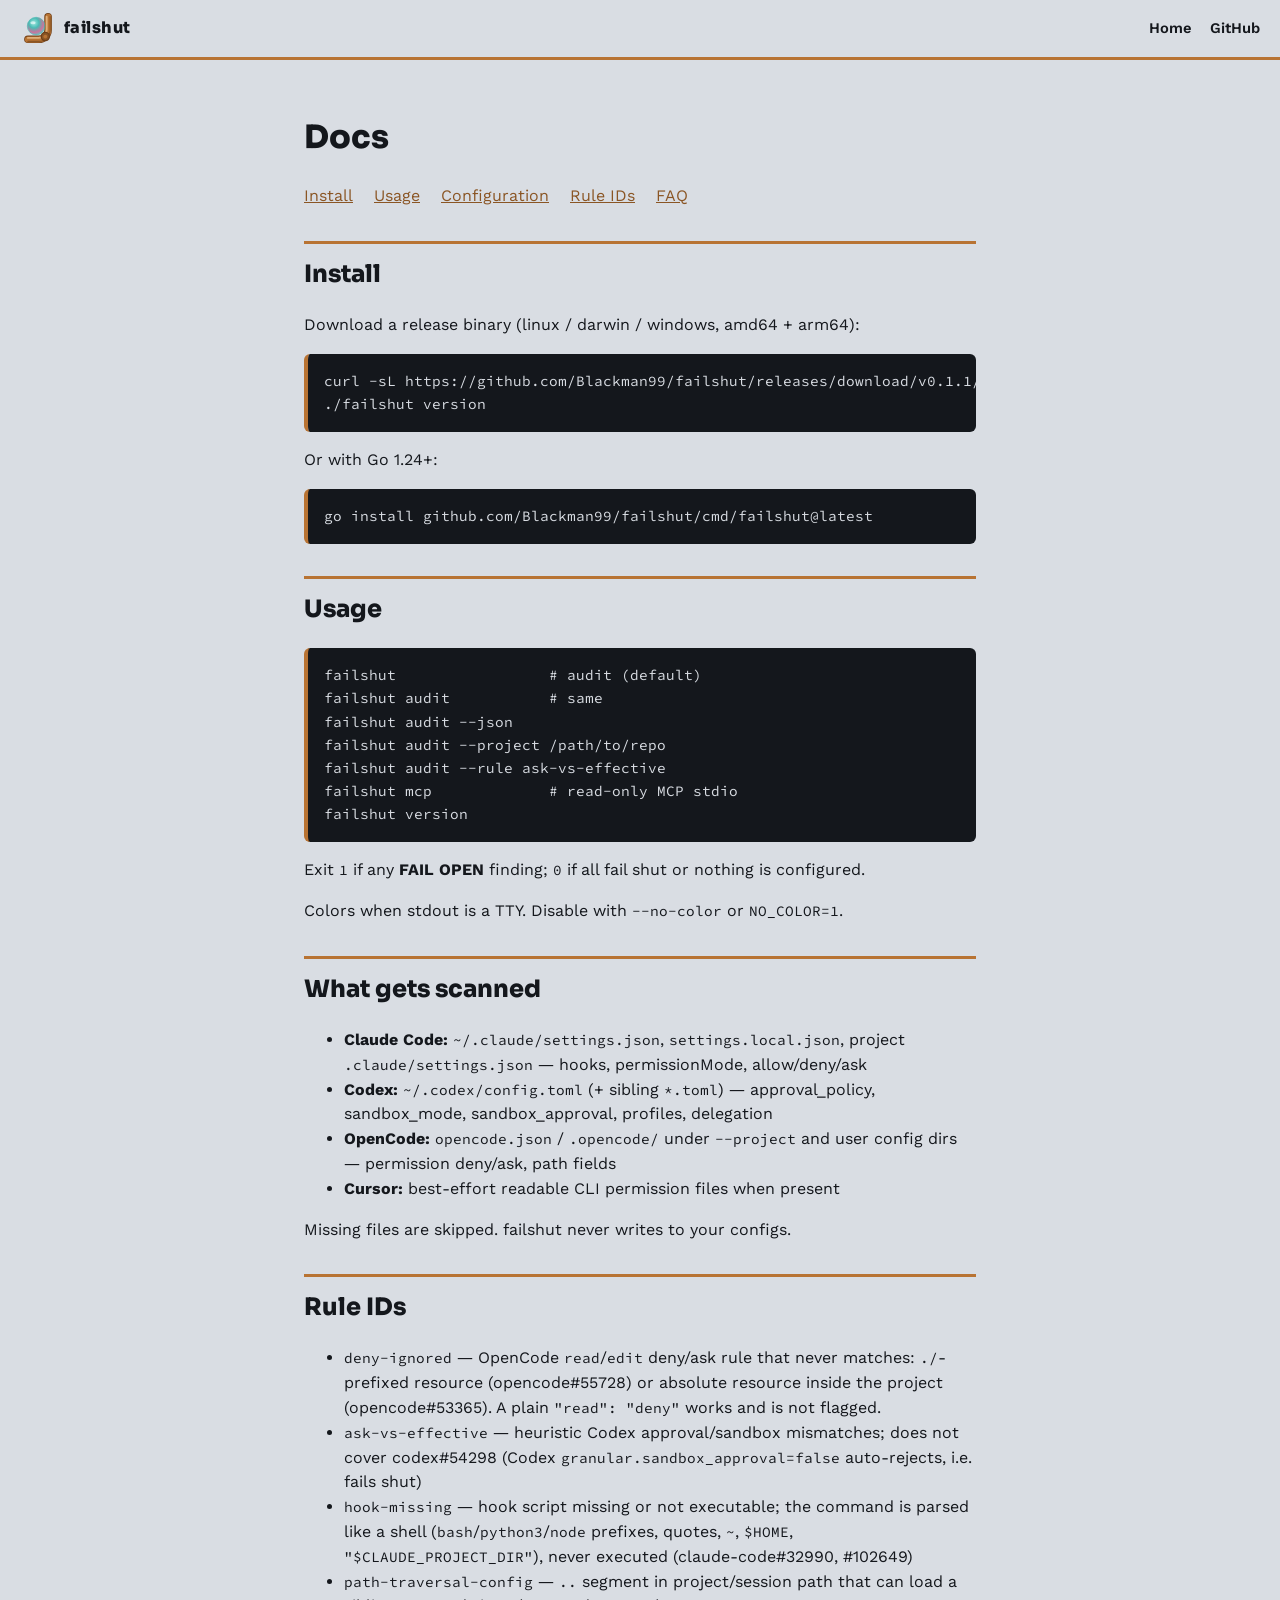
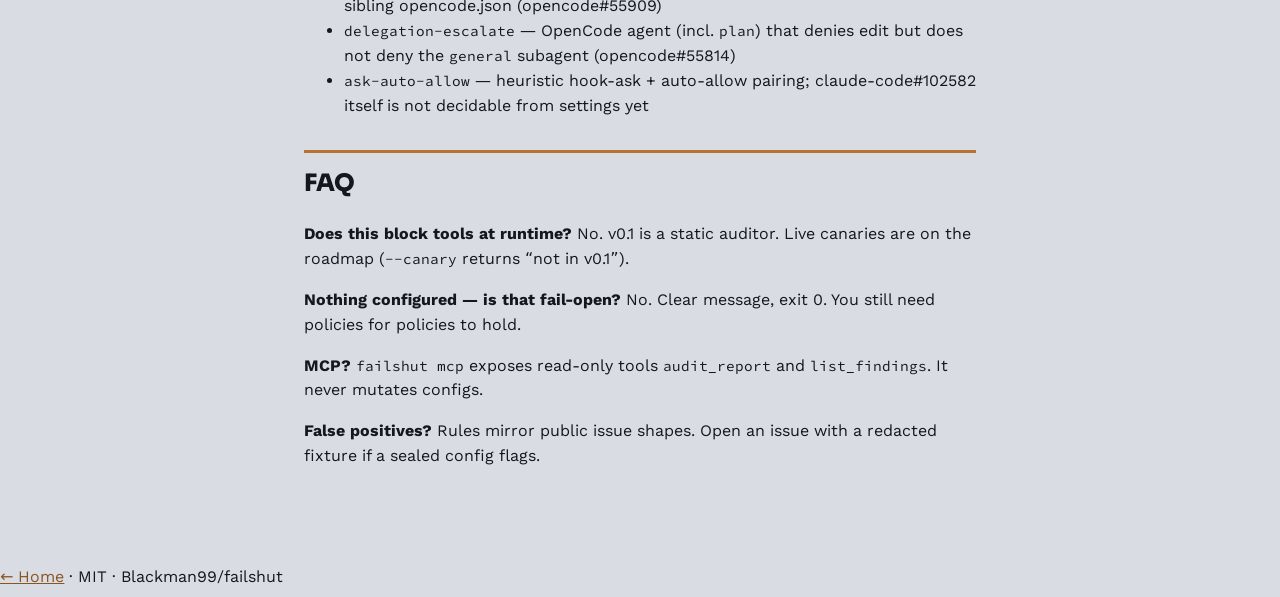
==== commit 77ccbe2d: "site: recentre and rebalance the logo mark; generate icons from one geometry The mark sat off-centre" ====
--- a/site/docs/index.html
+++ b/site/docs/index.html
@@ -7,6 +7,8 @@
 <meta property="og:title" content="failshut docs"/><meta property="og:image" content="https://blackman99.github.io/failshut/og.png"/>
 <meta name="twitter:card" content="summary_large_image"/><meta name="twitter:image" content="https://blackman99.github.io/failshut/og.png"/>
 <link rel="icon" href="../favicon.svg" type="image/svg+xml"/>
+<link rel="icon" href="../favicon-32.png" type="image/png" sizes="32x32"/>
+<link rel="apple-touch-icon" href="../apple-touch-icon.png" sizes="180x180"/>
 <link rel="stylesheet" href="../style.css"/>
 <style>
   .doc { max-width: 720px; margin: 0 auto; padding: 2rem 1.5rem 4rem; }
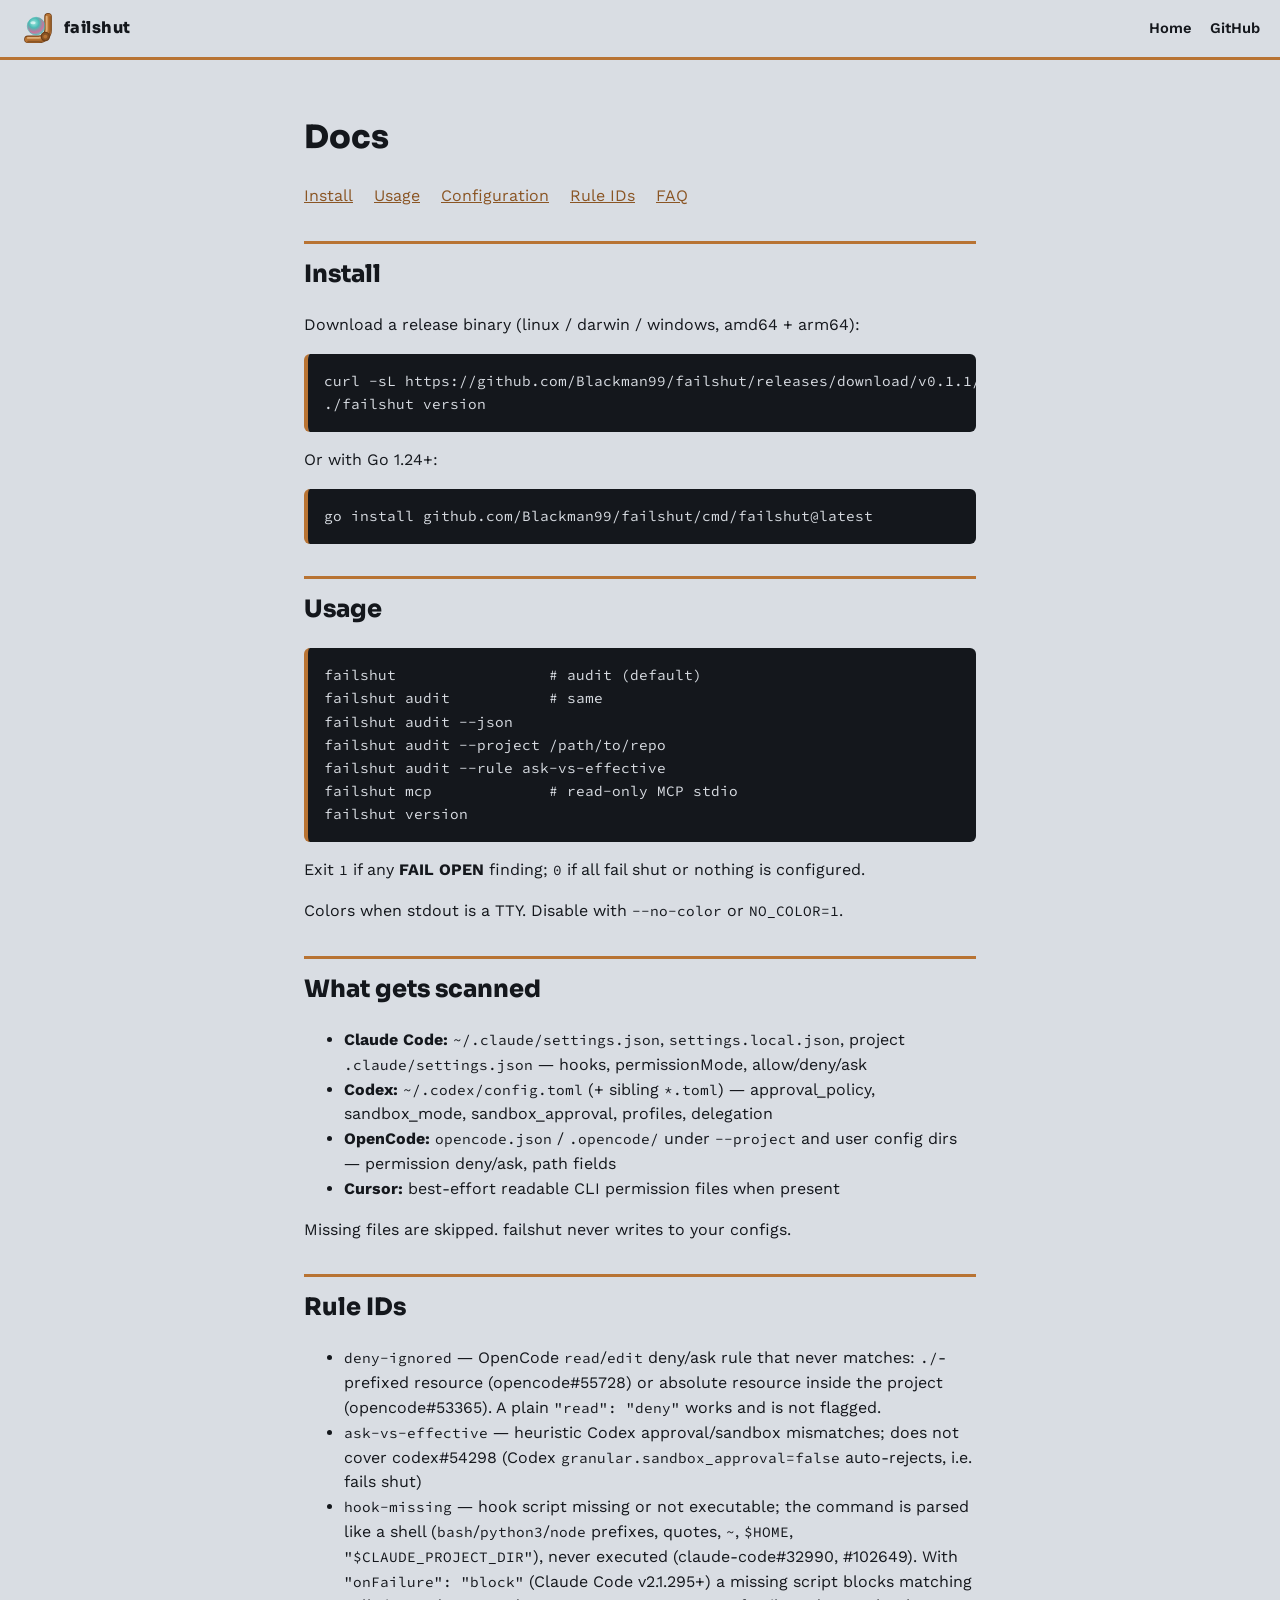
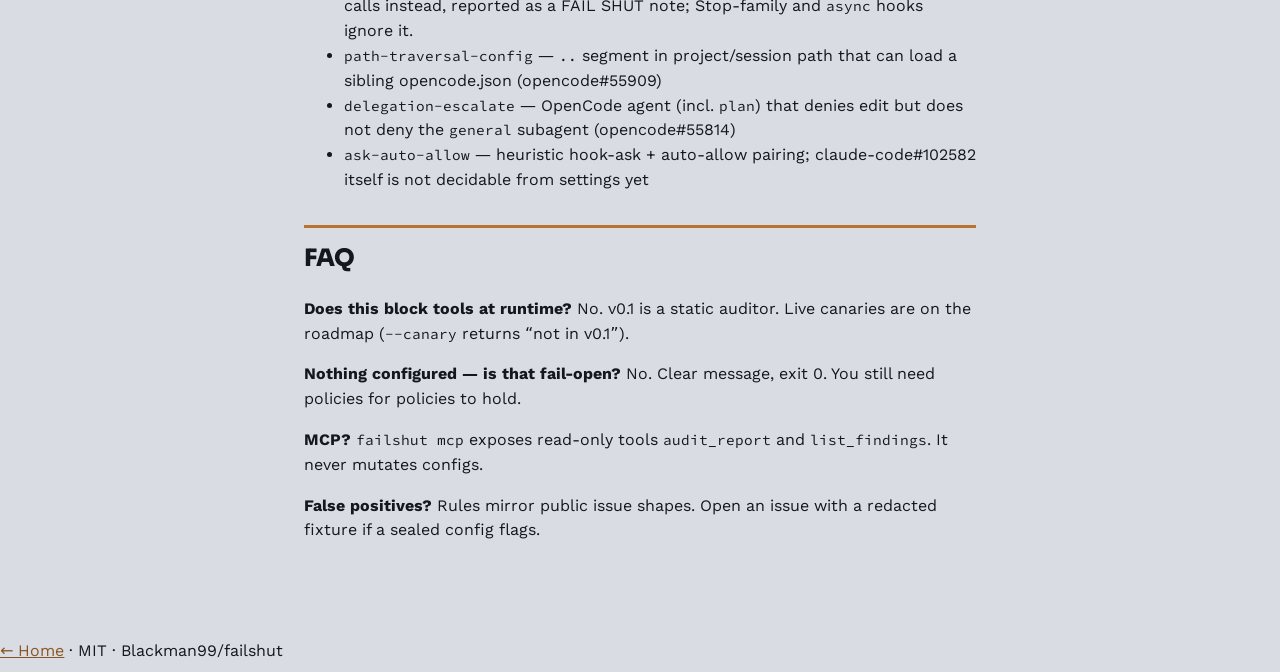
==== commit e117c16d: "fix(hook-missing): respect "onFailure": "block" (Claude Code v2.1.295+) A hook entry with onFailure " ====
--- a/site/docs/index.html
+++ b/site/docs/index.html
@@ -65,7 +65,7 @@
   <ul>
     <li><code>deny-ignored</code> — OpenCode <code>read</code>/<code>edit</code> deny/ask rule that never matches: <code>./</code>-prefixed resource (opencode#55728) or absolute resource inside the project (opencode#53365). A plain <code>"read": "deny"</code> works and is not flagged.</li>
     <li><code>ask-vs-effective</code> — heuristic Codex approval/sandbox mismatches; does not cover codex#54298 (Codex <code>granular.sandbox_approval=false</code> auto-rejects, i.e. fails shut)</li>
-    <li><code>hook-missing</code> — hook script missing or not executable; the command is parsed like a shell (<code>bash</code>/<code>python3</code>/<code>node</code> prefixes, quotes, <code>~</code>, <code>$HOME</code>, <code>"$CLAUDE_PROJECT_DIR"</code>), never executed (claude-code#32990, #102649)</li>
+    <li><code>hook-missing</code> — hook script missing or not executable; the command is parsed like a shell (<code>bash</code>/<code>python3</code>/<code>node</code> prefixes, quotes, <code>~</code>, <code>$HOME</code>, <code>"$CLAUDE_PROJECT_DIR"</code>), never executed (claude-code#32990, #102649). With <code>"onFailure": "block"</code> (Claude Code v2.1.295+) a missing script blocks matching calls instead, reported as a FAIL SHUT note; Stop-family and <code>async</code> hooks ignore it.</li>
     <li><code>path-traversal-config</code> — <code>..</code> segment in project/session path that can load a sibling opencode.json (opencode#55909)</li>
     <li><code>delegation-escalate</code> — OpenCode agent (incl. <code>plan</code>) that denies edit but does not deny the <code>general</code> subagent (opencode#55814)</li>
     <li><code>ask-auto-allow</code> — heuristic hook-ask + auto-allow pairing; claude-code#102582 itself is not decidable from settings yet</li>
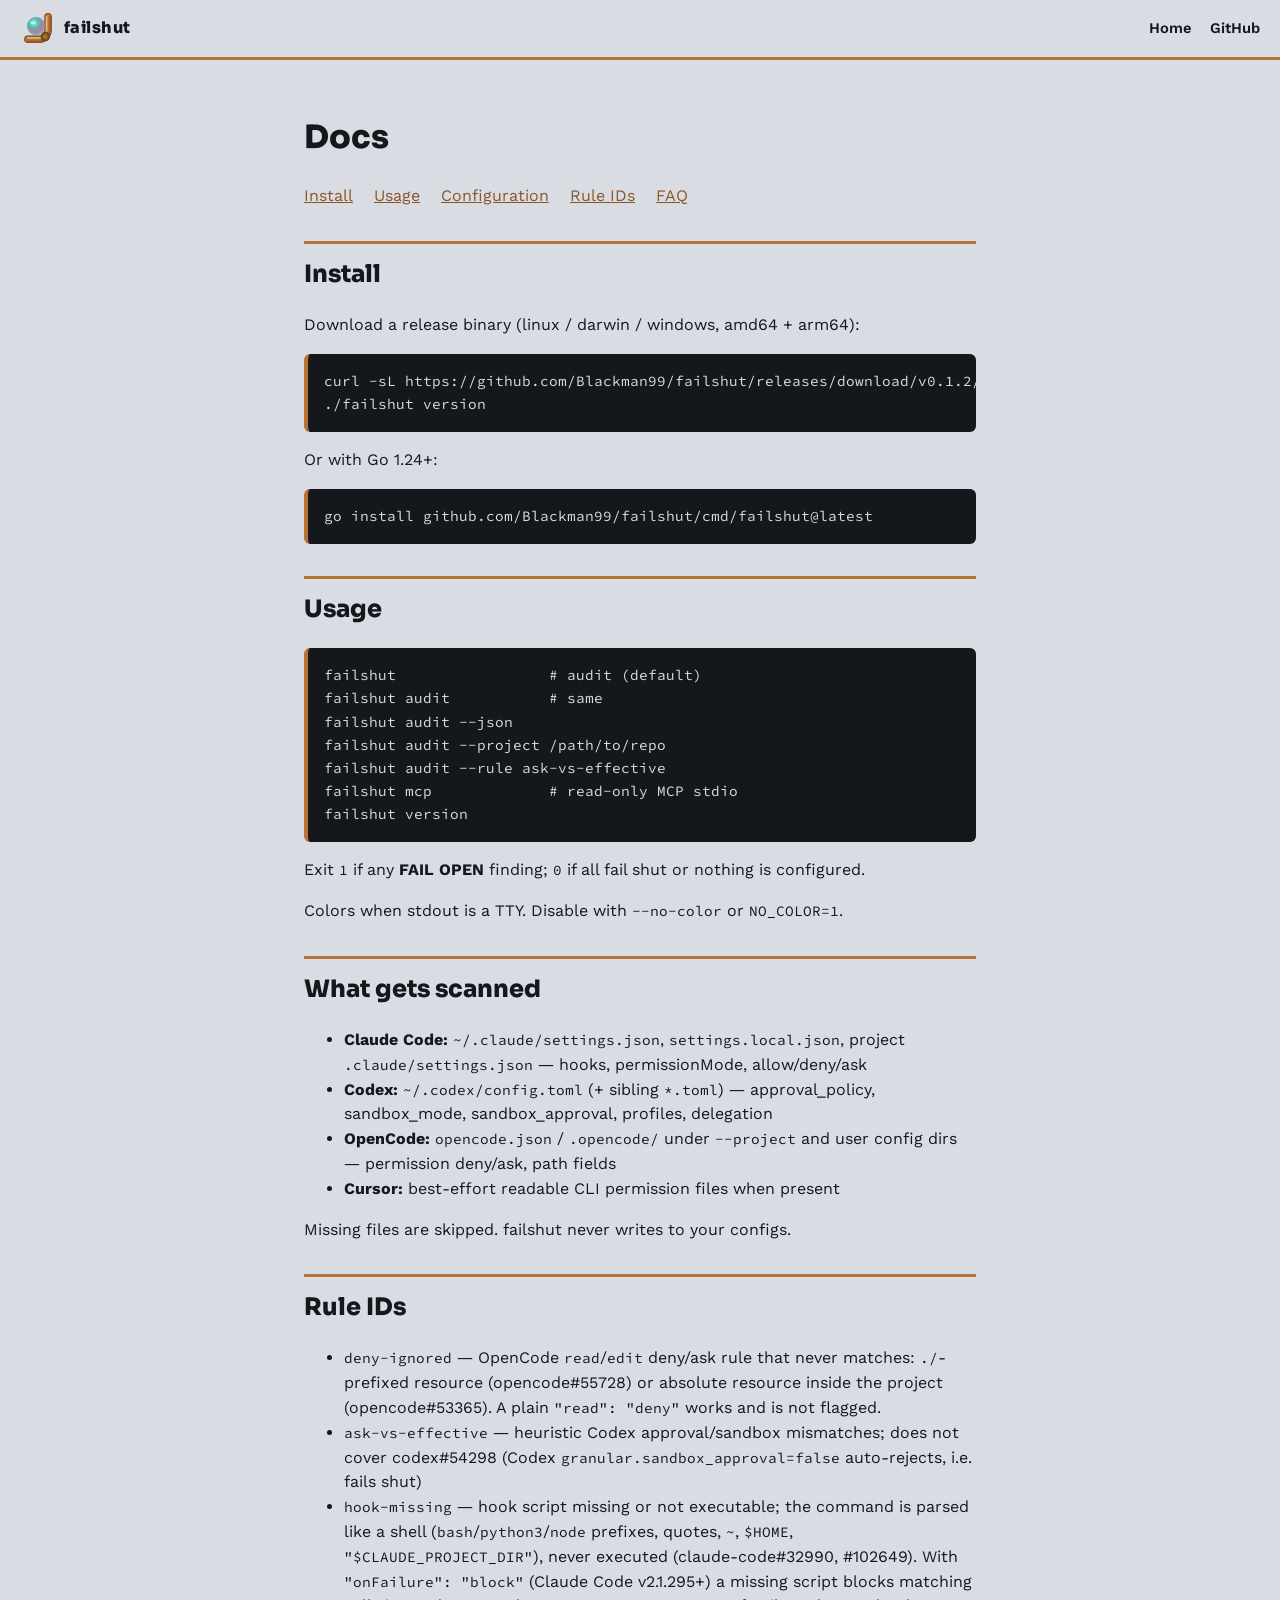
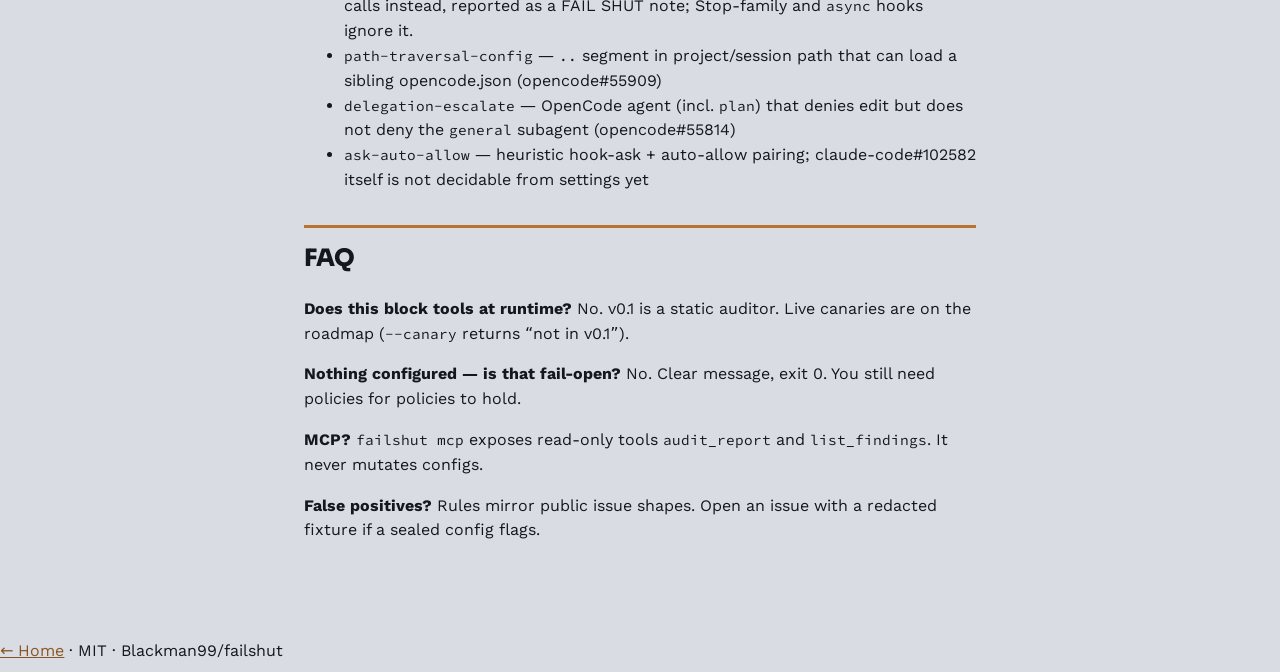
==== commit a29de1d2: "docs: install lines → v0.1.2" ====
--- a/site/docs/index.html
+++ b/site/docs/index.html
@@ -36,7 +36,7 @@
 
   <h2 id="install">Install</h2>
   <p>Download a release binary (linux / darwin / windows, amd64 + arm64):</p>
-  <pre><code>curl -sL https://github.com/Blackman99/failshut/releases/download/v0.1.1/failshut_0.1.1_linux_amd64.tar.gz | tar xz
+  <pre><code>curl -sL https://github.com/Blackman99/failshut/releases/download/v0.1.2/failshut_0.1.2_linux_amd64.tar.gz | tar xz
 ./failshut version</code></pre>
   <p>Or with Go 1.24+:</p>
   <pre><code>go install github.com/Blackman99/failshut/cmd/failshut@latest</code></pre>
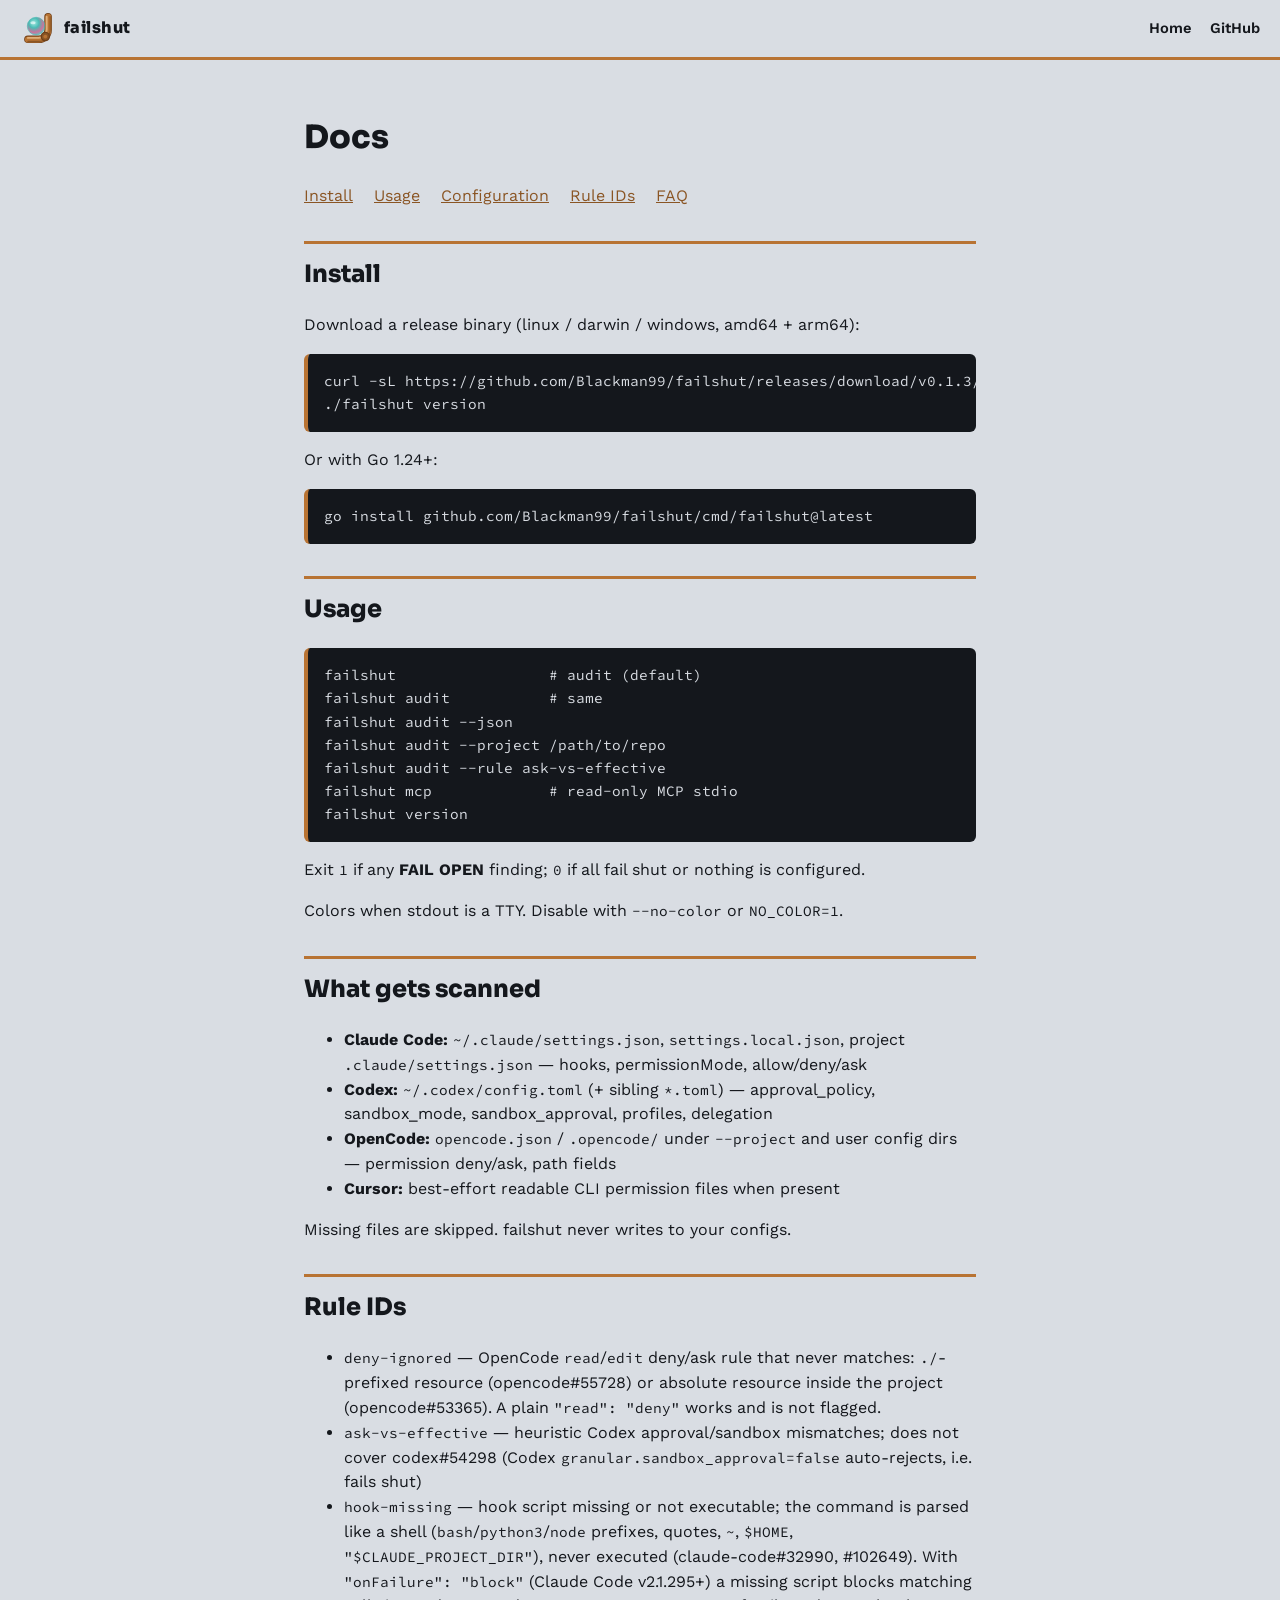
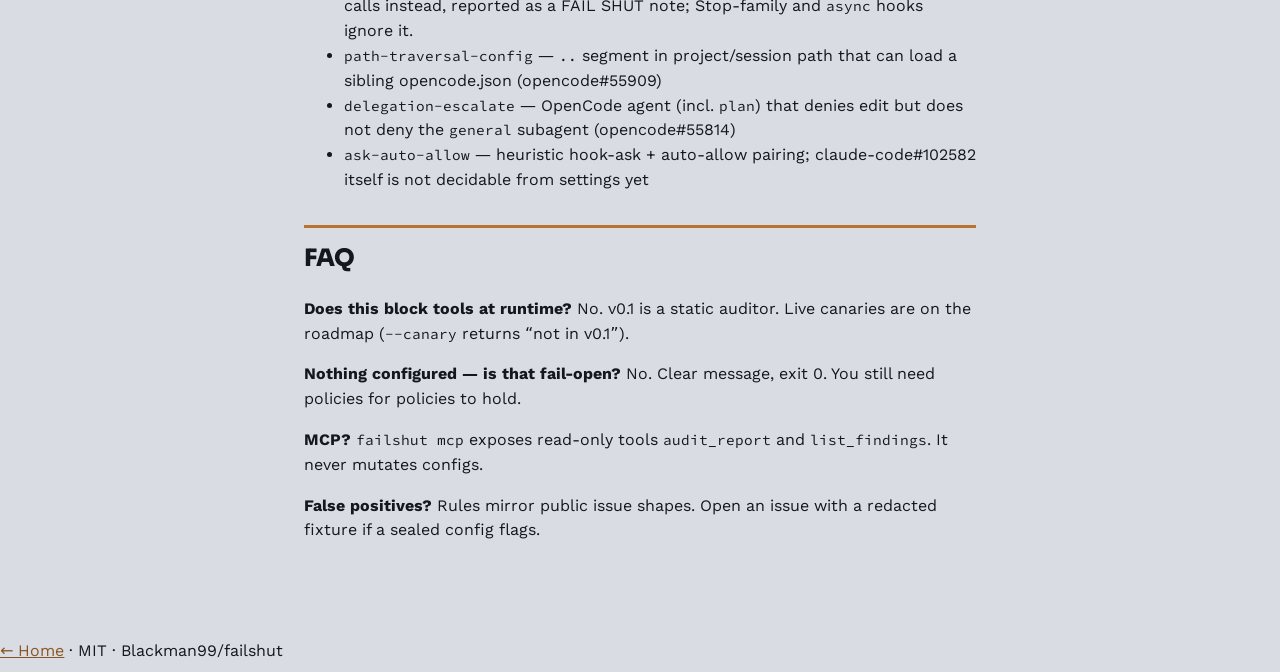
==== commit 618bbf18: "docs: install lines → v0.1.3" ====
--- a/site/docs/index.html
+++ b/site/docs/index.html
@@ -36,7 +36,7 @@
 
   <h2 id="install">Install</h2>
   <p>Download a release binary (linux / darwin / windows, amd64 + arm64):</p>
-  <pre><code>curl -sL https://github.com/Blackman99/failshut/releases/download/v0.1.2/failshut_0.1.2_linux_amd64.tar.gz | tar xz
+  <pre><code>curl -sL https://github.com/Blackman99/failshut/releases/download/v0.1.3/failshut_0.1.3_linux_amd64.tar.gz | tar xz
 ./failshut version</code></pre>
   <p>Or with Go 1.24+:</p>
   <pre><code>go install github.com/Blackman99/failshut/cmd/failshut@latest</code></pre>
